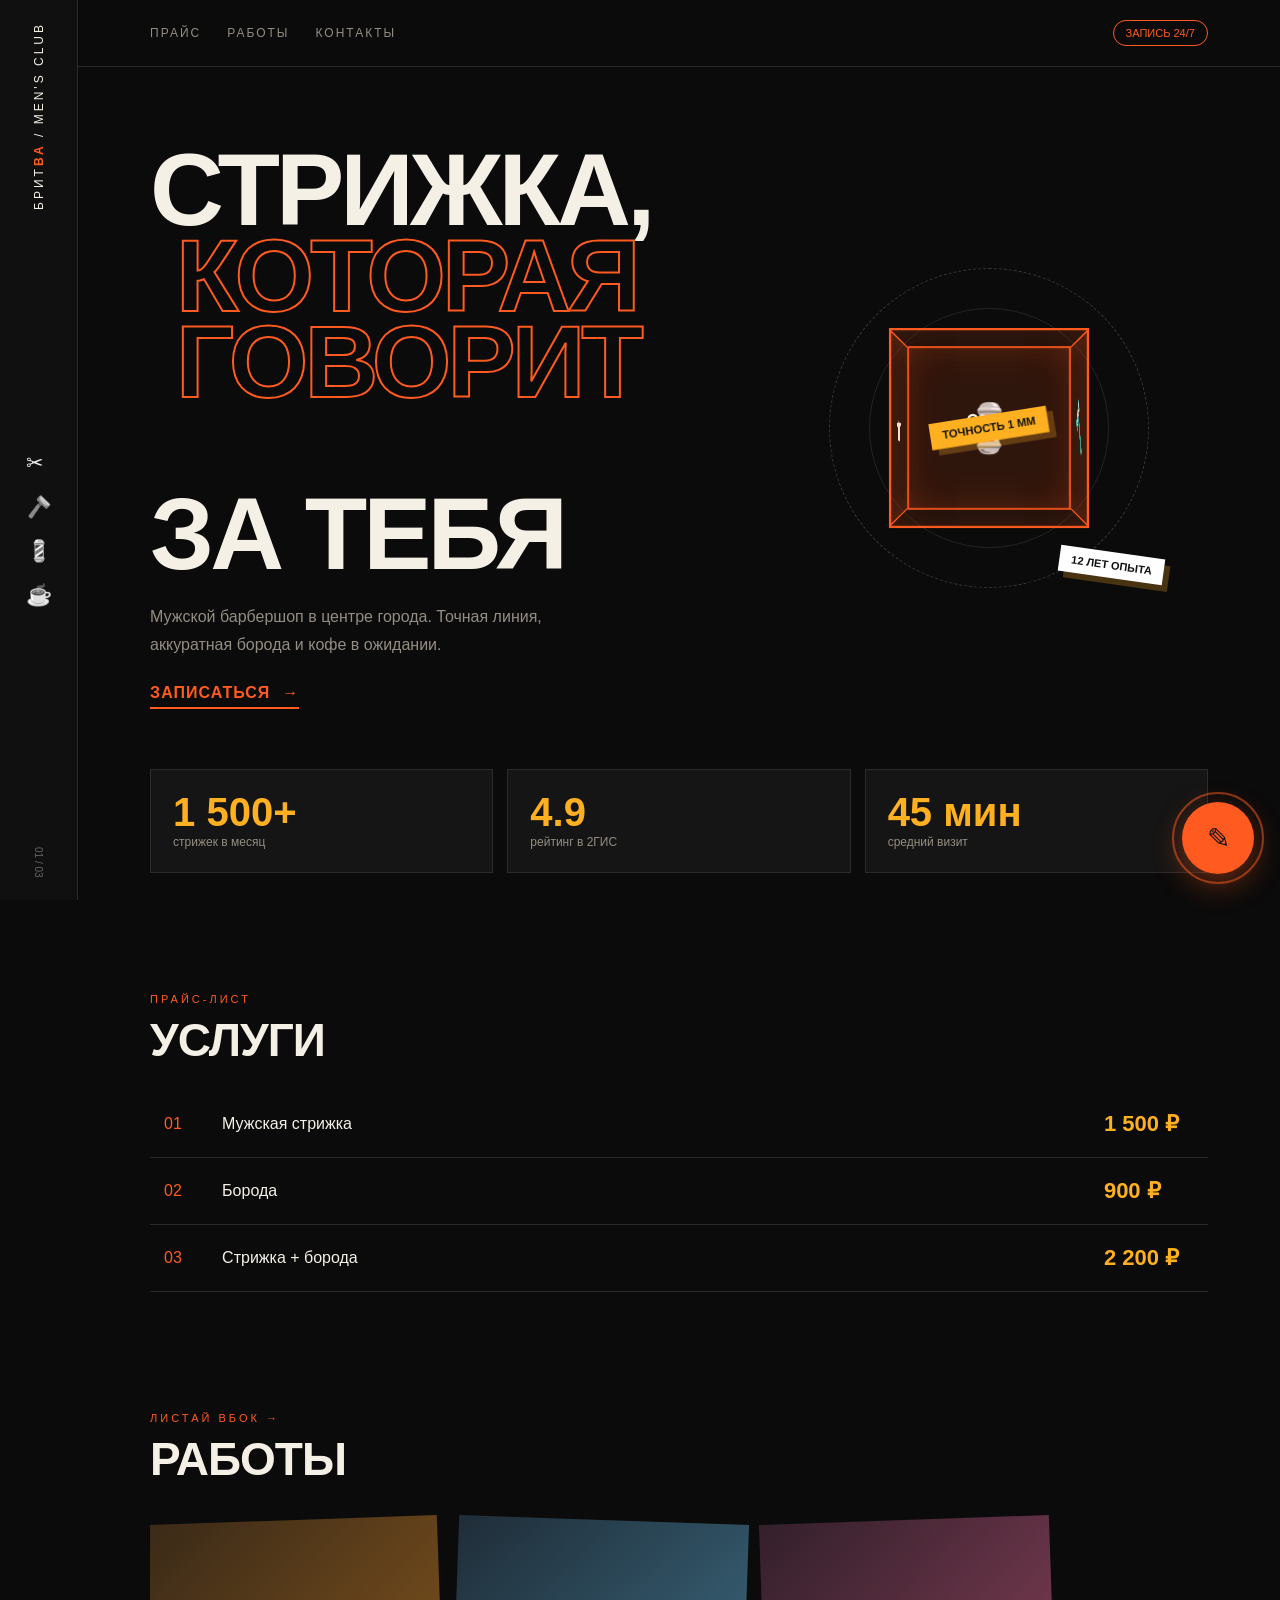
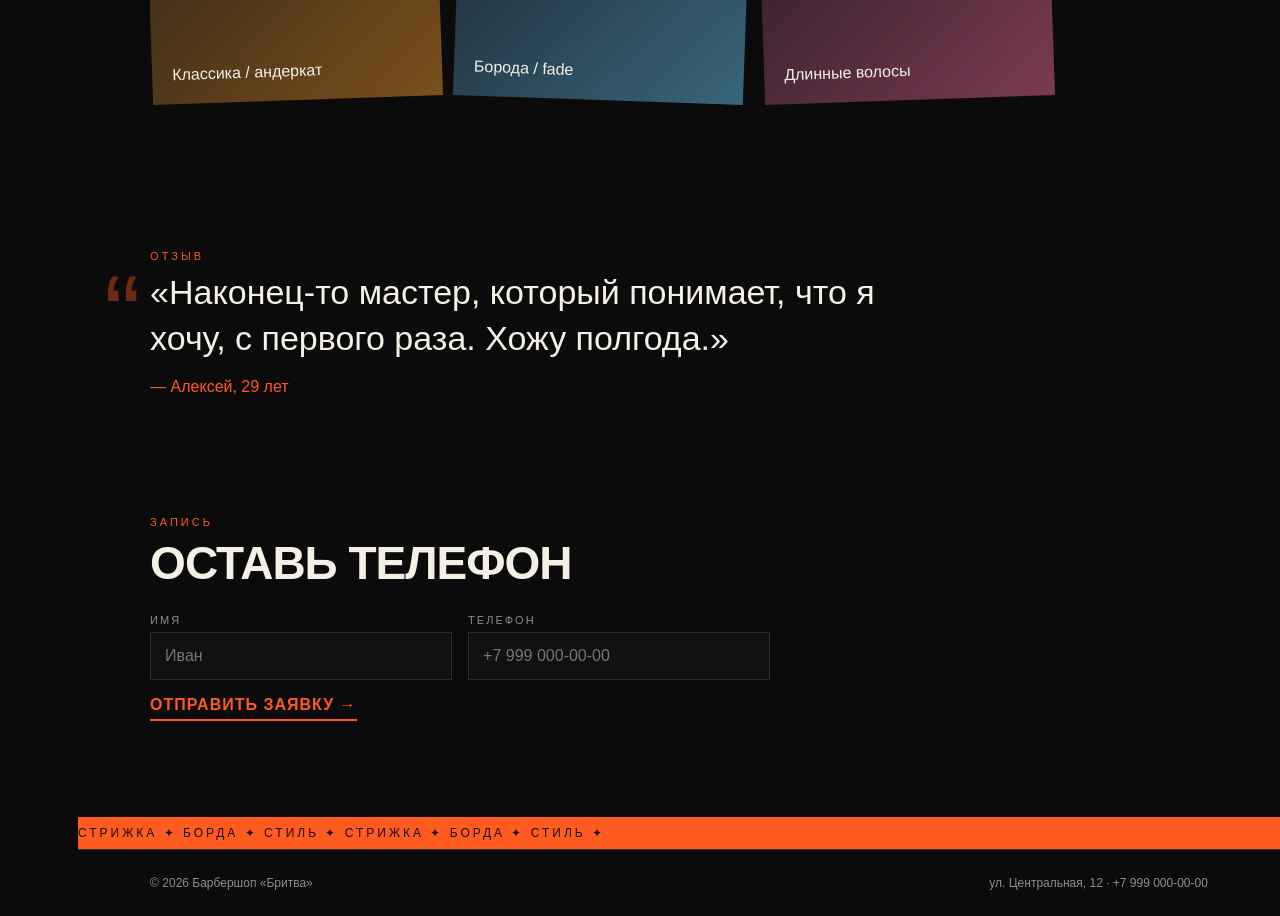
==== 01-барбершоп/index.html @ 543f5089 "Redesign: three distinct motion layouts with 3D infographics" ====
<!DOCTYPE html>
<html lang="ru">
<head>
  <meta charset="UTF-8" />
  <meta name="viewport" content="width=device-width, initial-scale=1.0" />
  <title>Барбершоп «Бритва» — мужские стрижки и борода</title>
  <style>
    /* БАРБЕРШОП: журнальная асимметрия, боковая рейка, 3D-куб, горизонтальная лента. */
    :root { --bg:#0b0b0b; --panel:#151515; --line:#2b2b2b; --text:#f5f0e6; --muted:#948d82; --hot:#ff5a1f; --gold:#ffb020; }
    * { margin:0; padding:0; box-sizing:border-box; }
    html { scroll-behavior:smooth; }
    body { font-family:'Arial Black',Arial,sans-serif; background:var(--bg); color:var(--text); overflow-x:hidden; }

    /* Вертикальная рейка слева — вместо обычного логотипа в шапке. */
    .rail { position:fixed; inset:0 auto 0 0; width:78px; background:#101010; border-right:1px solid var(--line); display:flex; flex-direction:column; align-items:center; justify-content:space-between; padding:22px 0; z-index:50; }
    .rail__brand { writing-mode:vertical-rl; transform:rotate(180deg); font-size:12px; letter-spacing:3px; }
    .rail__brand b { color:var(--hot); }
    .rail__icons { display:flex; flex-direction:column; gap:20px; font-size:21px; filter:grayscale(1); transition:.3s; }
    .rail__icons span { cursor:default; transition:.3s; }
    .rail__icons span:hover { filter:none; transform:scale(1.35) rotate(-8deg); }
    .rail__num { font-family:Arial,sans-serif; font-size:10px; color:#666; writing-mode:vertical-rl; }
    .wrap { margin-left:78px; }

    header { display:flex; justify-content:space-between; align-items:center; padding:20px 6%; border-bottom:1px solid var(--line); }
    header nav { display:flex; gap:26px; }
    header nav a { color:var(--muted); font-family:Arial,sans-serif; font-size:12px; letter-spacing:2px; text-transform:uppercase; text-decoration:none; }
    header nav a:hover { color:var(--hot); }
    header .stamp { font-family:Arial,sans-serif; font-size:11px; color:var(--hot); border:1px solid var(--hot); padding:6px 12px; border-radius:20px; }

    .hero { display:grid; grid-template-columns:1.15fr .85fr; gap:30px; align-items:center; padding:70px 6% 50px; min-height:78vh; }
    .hero h1 { font-size:clamp(46px,8vw,108px); line-height:.84; letter-spacing:-4px; text-transform:uppercase; }
    .hero h1 i { display:block; font-style:normal; color:transparent; -webkit-text-stroke:2px var(--hot); transform:translateX(26px); }
    .hero p { max-width:430px; margin:26px 0; color:var(--muted); font-family:Arial,sans-serif; font-size:16px; line-height:1.7; }
    /* Текстовая ссылка-CTA вместо привычной кнопки. */
    .link-cta { display:inline-flex; align-items:center; gap:12px; color:var(--hot); font-family:Arial,sans-serif; font-weight:800; text-transform:uppercase; letter-spacing:1px; text-decoration:none; border-bottom:2px solid var(--hot); padding-bottom:5px; transition:gap .3s; }
    .link-cta:hover { gap:24px; }

    /* 3D-инфографика: куб с четырьмя гранями. */
    .visual { position:relative; height:380px; display:grid; place-items:center; perspective:900px; }
    .orbit { position:absolute; width:320px; height:320px; border:1px dashed #3a3a3a; border-radius:50%; animation:spin 22s linear infinite; }
    .orbit--two { width:240px; height:240px; border-style:solid; border-color:#242424; animation-direction:reverse; }
    @keyframes spin { to { transform:rotate(360deg); } }
    .cube { position:relative; width:180px; height:180px; transform-style:preserve-3d; animation:spin3d 14s ease-in-out infinite; }
    .cube div { position:absolute; inset:0; display:grid; place-items:center; font-size:52px; border:2px solid var(--hot); background:rgba(255,90,31,.08); box-shadow:inset 0 0 40px rgba(255,90,31,.15); }
    .cube div:nth-child(1) { transform:translateZ(90px); }
    .cube div:nth-child(2) { transform:rotateY(90deg) translateZ(90px); }
    .cube div:nth-child(3) { transform:rotateY(180deg) translateZ(90px); }
    .cube div:nth-child(4) { transform:rotateY(-90deg) translateZ(90px); }
    @keyframes spin3d { 0%,100% { transform:rotateX(-18deg) rotateY(0); } 50% { transform:rotateX(-18deg) rotateY(180deg); } }
    .tag3d { position:absolute; background:var(--gold); color:#111; font-family:Arial,sans-serif; font-size:11px; font-weight:800; padding:7px 12px; transform:rotate(-9deg) translateZ(20px); box-shadow:6px 6px 0 rgba(255,176,32,.25); animation:float 4s ease-in-out infinite; }
    .tag3d--b { bottom:40px; right:10%; background:#fff; transform:rotate(8deg); animation-delay:-2s; }
    @keyframes float { 50% { transform:translateY(-14px) rotate(-6deg); } }

    /* Три наклонных 3D-плитки со статистикой. */
    .stats { display:grid; grid-template-columns:repeat(3,1fr); gap:14px; padding:0 6% 60px; }
    .stat { background:var(--panel); border:1px solid var(--line); padding:22px; transform:skewY(-2deg) rotate(-1deg); transition:transform .4s, border-color .4s; }
    .stat:nth-child(2) { transform:skewY(2deg) rotate(1deg); }
    .stat:hover { transform:none; border-color:var(--hot); }
    .stat b { display:block; font-size:40px; color:var(--gold); line-height:1; }
    .stat span { font-family:Arial,sans-serif; font-size:12px; color:var(--muted); }

    section { padding:60px 6%; }
    h2 { font-size:clamp(28px,4vw,46px); text-transform:uppercase; margin-bottom:24px; letter-spacing:-1px; }
    .kicker { font-family:Arial,sans-serif; font-size:11px; letter-spacing:3px; color:var(--hot); margin-bottom:8px; }

    /* Прайс — не карточки, а строки-таблицы с выездом при наведении. */
    .price-row { display:grid; grid-template-columns:44px 1fr auto 90px; gap:14px; align-items:center; padding:20px 14px; border-bottom:1px solid var(--line); transition:.35s; }
    .price-row:hover { transform:translateX(20px); background:var(--panel); }
    .price-row em { font-style:normal; color:var(--hot); font-family:Arial,sans-serif; }
    .price-row .line { height:1px; background:repeating-linear-gradient(90deg,#444 0 4px,transparent 4px 9px); }
    .price-row strong { font-size:22px; color:var(--gold); }

    /* Горизонтальная лента работ — листается вбок. */
    .strip { display:flex; gap:16px; overflow-x:auto; padding:10px 0 30px; scroll-snap-type:x mandatory; }
    .strip article { min-width:290px; height:180px; padding:20px; display:flex; align-items:flex-end; scroll-snap-align:start; background:linear-gradient(135deg,#3a2a18,#7a4f1c); transform:rotate(-2deg); transition:.4s; }
    .strip article:nth-child(2) { background:linear-gradient(135deg,#1f2d38,#39657a); transform:rotate(2deg); }
    .strip article:nth-child(3) { background:linear-gradient(135deg,#33202a,#7a3a52); }
    .strip article:hover { transform:rotate(0) scale(1.05); }

    .quote { max-width:760px; font-size:clamp(22px,3vw,34px); line-height:1.35; position:relative; }
    .quote::before { content:"“"; position:absolute; left:-46px; top:-30px; font-size:110px; color:var(--hot); opacity:.4; }

    .form-grid { display:grid; grid-template-columns:1fr 1fr; gap:16px; max-width:620px; }
    label { font-family:Arial,sans-serif; font-size:11px; letter-spacing:2px; color:var(--muted); display:block; margin-bottom:6px; }
    input { width:100%; padding:14px; background:#111; border:1px solid var(--line); color:var(--text); font-family:Arial,sans-serif; font-size:16px; }
    input:focus { outline:2px solid var(--hot); }
    .msg { color:var(--gold); font-family:Arial,sans-serif; font-weight:800; margin-top:14px; min-height:22px; }

    .marquee { overflow:hidden; white-space:nowrap; background:var(--hot); color:#111; padding:9px 0; font-size:12px; letter-spacing:3px; }
    .marquee div { display:inline-block; animation:slide 18s linear infinite; }
    @keyframes slide { to { transform:translateX(-50%); } }

    /* Круглая плавающая кнопка — главное взаимодействие только здесь. */
    .fab { position:fixed; right:26px; bottom:26px; width:72px; height:72px; border-radius:50%; background:var(--hot); color:#111; display:grid; place-items:center; font-size:28px; text-decoration:none; z-index:60; box-shadow:0 10px 30px rgba(255,90,31,.4); animation:pulse 2.5s infinite; }
    .fab::before { content:""; position:absolute; inset:-10px; border:2px solid var(--hot); border-radius:50%; opacity:.5; animation:ring 2.5s infinite; }
    @keyframes pulse { 50% { transform:scale(1.08); } }
    @keyframes ring { to { transform:scale(1.5); opacity:0; } }

    .reveal { opacity:0; transform:translateY(30px); transition:.7s; }
    .reveal.visible { opacity:1; transform:none; }
    footer { padding:26px 6%; border-top:1px solid var(--line); color:var(--muted); font-family:Arial,sans-serif; font-size:12px; display:flex; justify-content:space-between; flex-wrap:wrap; gap:10px; }
    @media (max-width:800px) { .rail { display:none; } .wrap { margin-left:0; } .hero { grid-template-columns:1fr; } .visual { height:300px; } .stats { grid-template-columns:1fr; } .form-grid { grid-template-columns:1fr; } header nav a { display:none; } }
    @media (prefers-reduced-motion:reduce) { *,*::before,*::after { animation:none!important; transition:none!important; } .reveal { opacity:1; transform:none; } }
  </style>
</head>
<body>
  <aside class="rail">
    <div class="rail__brand">БРИТ<b>ВА</b> / MEN'S CLUB</div>
    <div class="rail__icons"><span>✂</span><span>🪒</span><span>💈</span><span>☕</span></div>
    <div class="rail__num">01 / 03</div>
  </aside>

  <div class="wrap">
    <header>
      <nav><a href="#price">Прайс</a><a href="#work">Работы</a><a href="#contact">Контакты</a></nav>
      <div class="stamp">ЗАПИСЬ 24/7</div>
    </header>

    <section class="hero">
      <div>
        <h1>Стрижка,<br><i>которая говорит</i><br>за тебя</h1>
        <p>Мужской барбершоп в центре города. Точная линия, аккуратная борода и кофе в ожидании.</p>
        <a class="link-cta" href="#contact">Записаться <span>→</span></a>
      </div>
      <div class="visual">
        <div class="orbit"></div><div class="orbit orbit--two"></div>
        <div class="cube"><div>✂</div><div>🪒</div><div>💈</div><div>★</div></div>
        <div class="tag3d">ТОЧНОСТЬ 1 ММ</div>
        <div class="tag3d tag3d--b">12 ЛЕТ ОПЫТА</div>
      </div>
    </section>

    <div class="stats">
      <div class="stat reveal"><b>1 500+</b><span>стрижек в месяц</span></div>
      <div class="stat reveal"><b>4.9</b><span>рейтинг в 2ГИС</span></div>
      <div class="stat reveal"><b>45 мин</b><span>средний визит</span></div>
    </div>

    <section id="price">
      <div class="kicker">ПРАЙС-ЛИСТ</div>
      <h2 class="reveal">Услуги</h2>
      <div class="price-row reveal"><em>01</em><span>Мужская стрижка</span><div class="line"></div><strong>1 500 ₽</strong></div>
      <div class="price-row reveal"><em>02</em><span>Борода</span><div class="line"></div><strong>900 ₽</strong></div>
      <div class="price-row reveal"><em>03</em><span>Стрижка + борода</span><div class="line"></div><strong>2 200 ₽</strong></div>
    </section>

    <section id="work">
      <div class="kicker">ЛИСТАЙ ВБОК →</div>
      <h2 class="reveal">Работы</h2>
      <div class="strip">
        <article>Классика / андеркат</article><article>Борода / fade</article><article>Длинные волосы</article>
      </div>
    </section>

    <section>
      <div class="kicker">ОТЗЫВ</div>
      <div class="quote reveal">«Наконец-то мастер, который понимает, что я хочу, с первого раза. Хожу полгода.»</div>
      <p style="color:var(--hot);font-family:Arial;margin-top:16px">— Алексей, 29 лет</p>
    </section>

    <section id="contact">
      <div class="kicker">ЗАПИСЬ</div>
      <h2 class="reveal">Оставь телефон</h2>
      <form class="form-grid" id="booking-form">
        <div><label for="name">ИМЯ</label><input id="name" name="name" type="text" placeholder="Иван" required></div>
        <div><label for="phone">ТЕЛЕФОН</label><input id="phone" name="phone" type="tel" placeholder="+7 999 000-00-00" required></div>
        <div style="grid-column:1/-1"><a class="link-cta" href="#" onclick="document.querySelector('#booking-form').requestSubmit(); return false;">Отправить заявку →</a><div class="msg" id="form-message"></div></div>
      </form>
    </section>

    <div class="marquee"><div>СТРИЖКА ✦ БОРДА ✦ СТИЛЬ ✦ СТРИЖКА ✦ БОРДА ✦ СТИЛЬ ✦&nbsp;</div></div>
    <footer><div>© 2026 Барбершоп «Бритва»</div><div>ул. Центральная, 12 · +7 999 000-00-00</div></footer>
  </div>

  <a class="fab" href="#contact" aria-label="Записаться">✎</a>

  <script>
    const observer = new IntersectionObserver(es => es.forEach(e => { if (e.isIntersecting) e.target.classList.add('visible'); }), { threshold:.12 });
    document.querySelectorAll('.reveal').forEach(el => observer.observe(el));
    const form = document.querySelector('#booking-form');
    form.addEventListener('submit', e => { e.preventDefault(); document.querySelector('#form-message').textContent = 'Готово! Мы свяжемся с вами.'; form.reset(); });
  </script>
</body>
</html>
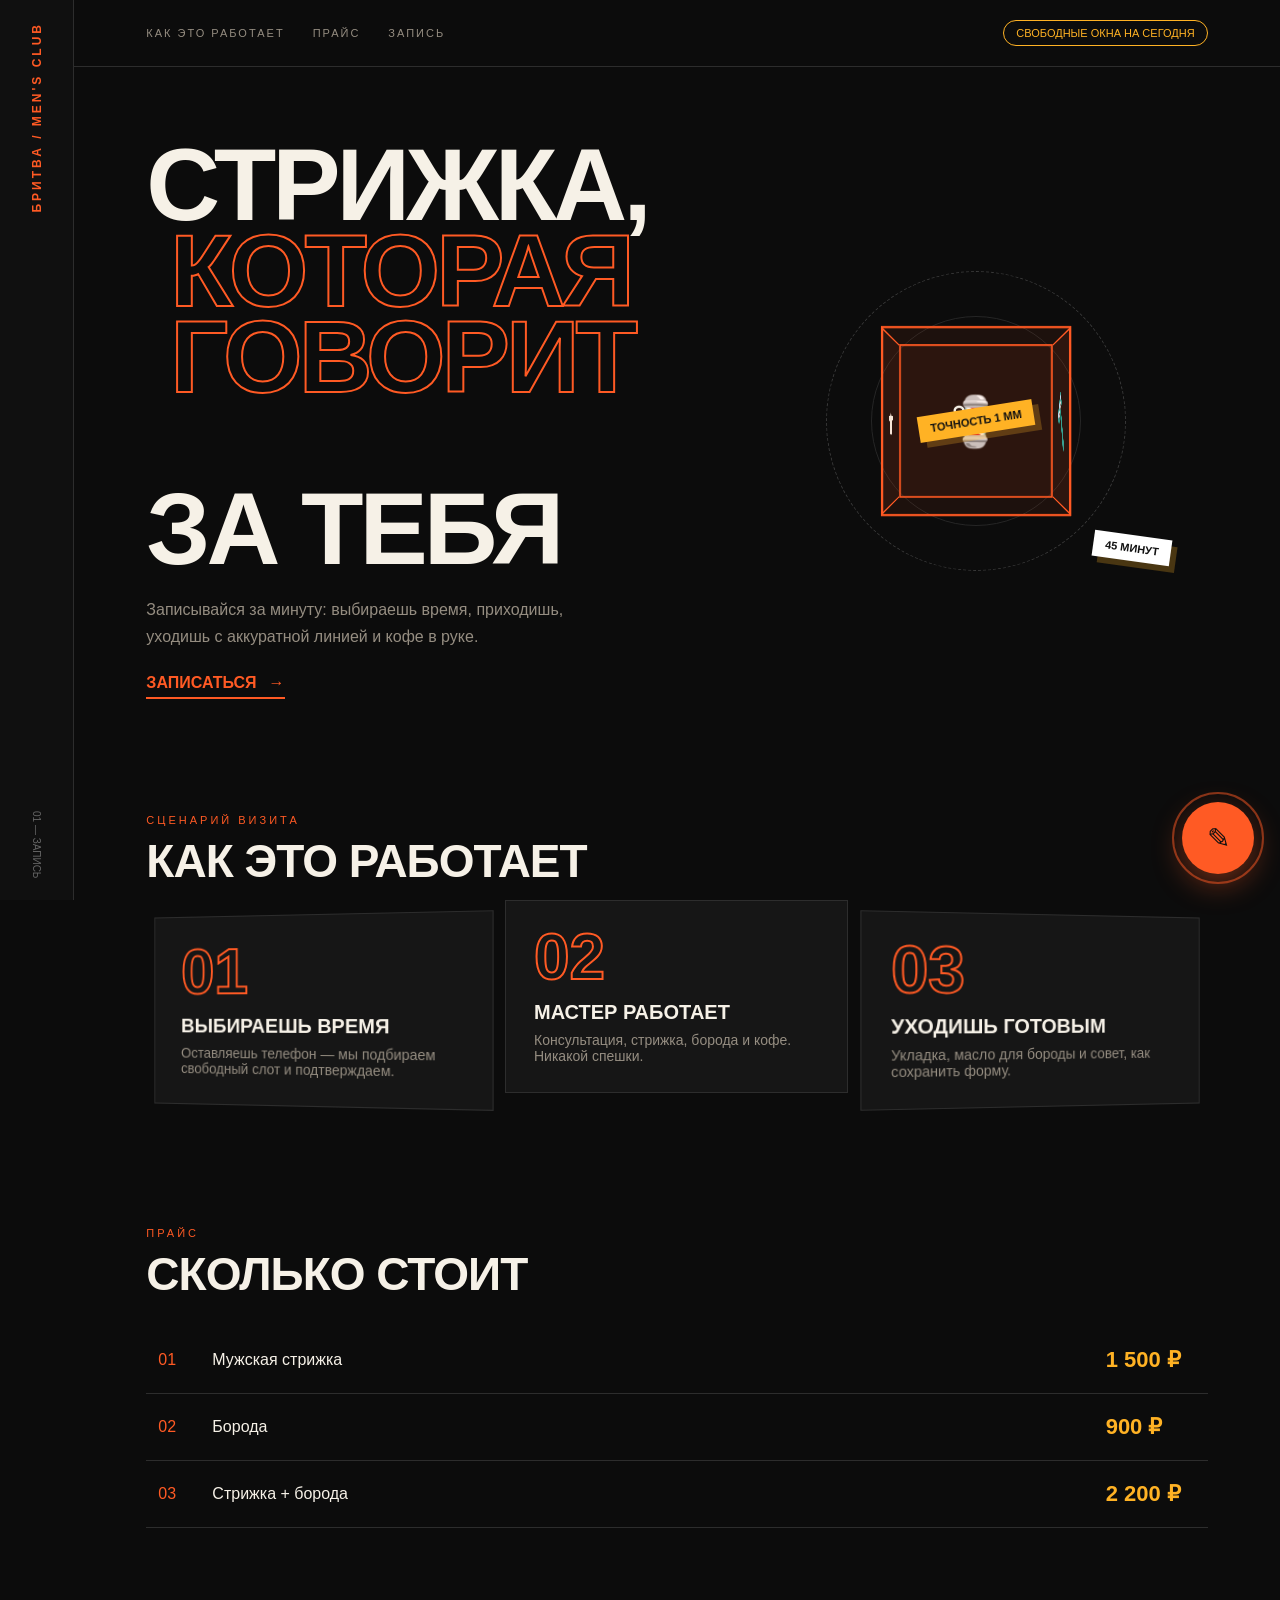
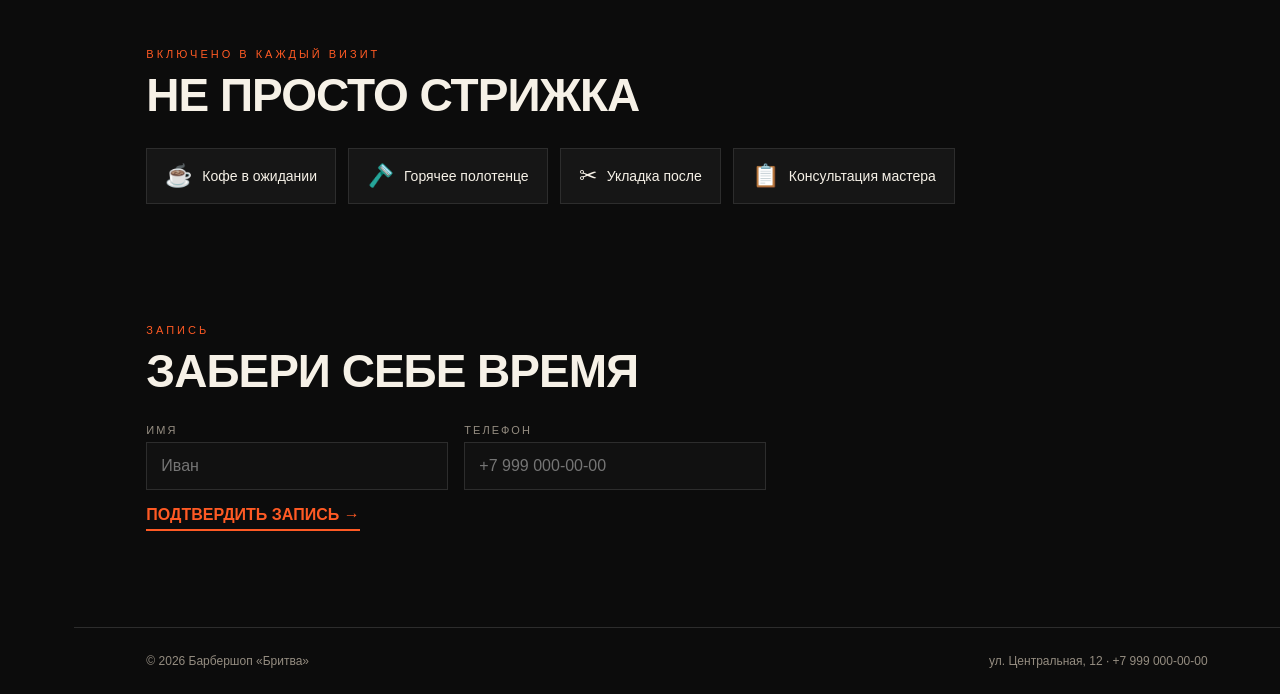
==== commit 0c157a61: "Unique content scenarios per site: remove repeated reviews/masters/contacts" ====
--- a/01-барбершоп/index.html
+++ b/01-барбершоп/index.html
@@ -3,82 +3,68 @@
 <head>
   <meta charset="UTF-8" />
   <meta name="viewport" content="width=device-width, initial-scale=1.0" />
-  <title>Барбершоп «Бритва» — мужские стрижки и борода</title>
+  <title>Барбершоп «Бритва» — запись на стрижку</title>
   <style>
-    /* БАРБЕРШОП: журнальная асимметрия, боковая рейка, 3D-куб, горизонтальная лента. */
-    :root { --bg:#0b0b0b; --panel:#151515; --line:#2b2b2b; --text:#f5f0e6; --muted:#948d82; --hot:#ff5a1f; --gold:#ffb020; }
+    /* СЦЕНАРИЙ: шаги визита → прайс → что входит → запись. Никаких отзывов и мастеров. */
+    :root { --bg:#0c0c0c; --panel:#161616; --line:#2d2d2d; --text:#f6f1e7; --muted:#958d81; --hot:#ff5a24; --gold:#ffb224; }
     * { margin:0; padding:0; box-sizing:border-box; }
     html { scroll-behavior:smooth; }
     body { font-family:'Arial Black',Arial,sans-serif; background:var(--bg); color:var(--text); overflow-x:hidden; }
 
-    /* Вертикальная рейка слева — вместо обычного логотипа в шапке. */
-    .rail { position:fixed; inset:0 auto 0 0; width:78px; background:#101010; border-right:1px solid var(--line); display:flex; flex-direction:column; align-items:center; justify-content:space-between; padding:22px 0; z-index:50; }
-    .rail__brand { writing-mode:vertical-rl; transform:rotate(180deg); font-size:12px; letter-spacing:3px; }
-    .rail__brand b { color:var(--hot); }
-    .rail__icons { display:flex; flex-direction:column; gap:20px; font-size:21px; filter:grayscale(1); transition:.3s; }
-    .rail__icons span { cursor:default; transition:.3s; }
-    .rail__icons span:hover { filter:none; transform:scale(1.35) rotate(-8deg); }
-    .rail__num { font-family:Arial,sans-serif; font-size:10px; color:#666; writing-mode:vertical-rl; }
-    .wrap { margin-left:78px; }
+    .rail { position:fixed; inset:0 auto 0 0; width:74px; background:#101010; border-right:1px solid var(--line); display:flex; flex-direction:column; align-items:center; justify-content:space-between; padding:22px 0; z-index:50; }
+    .rail b { writing-mode:vertical-rl; transform:rotate(180deg); font-size:12px; letter-spacing:3px; color:var(--hot); }
+    .rail span { font-family:Arial,sans-serif; font-size:10px; color:#666; writing-mode:vertical-rl; }
+    .wrap { margin-left:74px; }
 
     header { display:flex; justify-content:space-between; align-items:center; padding:20px 6%; border-bottom:1px solid var(--line); }
-    header nav { display:flex; gap:26px; }
-    header nav a { color:var(--muted); font-family:Arial,sans-serif; font-size:12px; letter-spacing:2px; text-transform:uppercase; text-decoration:none; }
+    header nav { display:flex; gap:28px; }
+    header nav a { color:var(--muted); font-family:Arial,sans-serif; font-size:11px; letter-spacing:2px; text-transform:uppercase; text-decoration:none; }
     header nav a:hover { color:var(--hot); }
-    header .stamp { font-family:Arial,sans-serif; font-size:11px; color:var(--hot); border:1px solid var(--hot); padding:6px 12px; border-radius:20px; }
+    .slot { font-family:Arial,sans-serif; font-size:11px; color:var(--gold); border:1px solid var(--gold); padding:6px 12px; border-radius:20px; }
 
-    .hero { display:grid; grid-template-columns:1.15fr .85fr; gap:30px; align-items:center; padding:70px 6% 50px; min-height:78vh; }
-    .hero h1 { font-size:clamp(46px,8vw,108px); line-height:.84; letter-spacing:-4px; text-transform:uppercase; }
-    .hero h1 i { display:block; font-style:normal; color:transparent; -webkit-text-stroke:2px var(--hot); transform:translateX(26px); }
-    .hero p { max-width:430px; margin:26px 0; color:var(--muted); font-family:Arial,sans-serif; font-size:16px; line-height:1.7; }
-    /* Текстовая ссылка-CTA вместо привычной кнопки. */
-    .link-cta { display:inline-flex; align-items:center; gap:12px; color:var(--hot); font-family:Arial,sans-serif; font-weight:800; text-transform:uppercase; letter-spacing:1px; text-decoration:none; border-bottom:2px solid var(--hot); padding-bottom:5px; transition:gap .3s; }
-    .link-cta:hover { gap:24px; }
-
-    /* 3D-инфографика: куб с четырьмя гранями. */
-    .visual { position:relative; height:380px; display:grid; place-items:center; perspective:900px; }
-    .orbit { position:absolute; width:320px; height:320px; border:1px dashed #3a3a3a; border-radius:50%; animation:spin 22s linear infinite; }
-    .orbit--two { width:240px; height:240px; border-style:solid; border-color:#242424; animation-direction:reverse; }
+    .hero { display:grid; grid-template-columns:1.1fr .9fr; gap:30px; align-items:center; padding:75px 6% 55px; min-height:76vh; }
+    .hero h1 { font-size:clamp(48px,8vw,106px); line-height:.84; letter-spacing:-4px; text-transform:uppercase; }
+    .hero h1 i { display:block; font-style:normal; color:transparent; -webkit-text-stroke:2px var(--hot); transform:translateX(24px); }
+    .hero p { max-width:420px; margin:24px 0; color:var(--muted); font-family:Arial,sans-serif; font-size:16px; line-height:1.7; }
+    .textlink { display:inline-flex; gap:12px; align-items:center; color:var(--hot); font-family:Arial,sans-serif; font-weight:800; text-transform:uppercase; text-decoration:none; border-bottom:2px solid var(--hot); padding-bottom:5px; transition:gap .3s; }
+    .textlink:hover { gap:26px; }
+    .visual { position:relative; height:350px; display:grid; place-items:center; perspective:800px; }
+    .ring { position:absolute; width:300px; height:300px; border:1px dashed #3a3a3a; border-radius:50%; animation:spin 20s linear infinite; }
+    .ring--in { width:210px; height:210px; border-style:solid; border-color:#262626; animation-direction:reverse; }
     @keyframes spin { to { transform:rotate(360deg); } }
-    .cube { position:relative; width:180px; height:180px; transform-style:preserve-3d; animation:spin3d 14s ease-in-out infinite; }
-    .cube div { position:absolute; inset:0; display:grid; place-items:center; font-size:52px; border:2px solid var(--hot); background:rgba(255,90,31,.08); box-shadow:inset 0 0 40px rgba(255,90,31,.15); }
-    .cube div:nth-child(1) { transform:translateZ(90px); }
-    .cube div:nth-child(2) { transform:rotateY(90deg) translateZ(90px); }
-    .cube div:nth-child(3) { transform:rotateY(180deg) translateZ(90px); }
-    .cube div:nth-child(4) { transform:rotateY(-90deg) translateZ(90px); }
-    @keyframes spin3d { 0%,100% { transform:rotateX(-18deg) rotateY(0); } 50% { transform:rotateX(-18deg) rotateY(180deg); } }
-    .tag3d { position:absolute; background:var(--gold); color:#111; font-family:Arial,sans-serif; font-size:11px; font-weight:800; padding:7px 12px; transform:rotate(-9deg) translateZ(20px); box-shadow:6px 6px 0 rgba(255,176,32,.25); animation:float 4s ease-in-out infinite; }
-    .tag3d--b { bottom:40px; right:10%; background:#fff; transform:rotate(8deg); animation-delay:-2s; }
-    @keyframes float { 50% { transform:translateY(-14px) rotate(-6deg); } }
-
-    /* Три наклонных 3D-плитки со статистикой. */
-    .stats { display:grid; grid-template-columns:repeat(3,1fr); gap:14px; padding:0 6% 60px; }
-    .stat { background:var(--panel); border:1px solid var(--line); padding:22px; transform:skewY(-2deg) rotate(-1deg); transition:transform .4s, border-color .4s; }
-    .stat:nth-child(2) { transform:skewY(2deg) rotate(1deg); }
-    .stat:hover { transform:none; border-color:var(--hot); }
-    .stat b { display:block; font-size:40px; color:var(--gold); line-height:1; }
-    .stat span { font-family:Arial,sans-serif; font-size:12px; color:var(--muted); }
+    .blade { position:relative; width:170px; height:170px; transform-style:preserve-3d; animation:bladeSpin 12s ease-in-out infinite; }
+    .blade div { position:absolute; inset:0; display:grid; place-items:center; font-size:54px; border:2px solid var(--hot); background:rgba(255,90,36,.07); }
+    .blade div:nth-child(1){transform:translateZ(85px)} .blade div:nth-child(2){transform:rotateY(90deg) translateZ(85px)} .blade div:nth-child(3){transform:rotateY(180deg) translateZ(85px)} .blade div:nth-child(4){transform:rotateY(-90deg) translateZ(85px)}
+    @keyframes bladeSpin { 50% { transform:rotateX(-16deg) rotateY(180deg); } }
+    .sticker { position:absolute; background:var(--gold); color:#111; font-family:Arial,sans-serif; font-size:11px; font-weight:800; padding:7px 12px; transform:rotate(-9deg); box-shadow:6px 6px 0 rgba(255,178,36,.25); animation:float 4s ease-in-out infinite; }
+    .sticker--2 { bottom:35px; right:8%; background:#fff; transform:rotate(8deg); animation-delay:-2s; }
+    @keyframes float { 50% { transform:translateY(-14px) rotate(-5deg); } }
 
     section { padding:60px 6%; }
-    h2 { font-size:clamp(28px,4vw,46px); text-transform:uppercase; margin-bottom:24px; letter-spacing:-1px; }
     .kicker { font-family:Arial,sans-serif; font-size:11px; letter-spacing:3px; color:var(--hot); margin-bottom:8px; }
+    h2 { font-size:clamp(28px,4vw,46px); text-transform:uppercase; margin-bottom:26px; letter-spacing:-1px; }
 
-    /* Прайс — не карточки, а строки-таблицы с выездом при наведении. */
-    .price-row { display:grid; grid-template-columns:44px 1fr auto 90px; gap:14px; align-items:center; padding:20px 14px; border-bottom:1px solid var(--line); transition:.35s; }
-    .price-row:hover { transform:translateX(20px); background:var(--panel); }
+    /* 3 шага — наклонные 3D-плитки с огромными номерами. */
+    .steps { display:grid; grid-template-columns:repeat(3,1fr); gap:16px; }
+    .step { position:relative; background:var(--panel); border:1px solid var(--line); padding:28px; transform:perspective(700px) rotateY(-9deg); transition:transform .45s, border-color .45s; }
+    .step:nth-child(2) { transform:perspective(700px) rotateY(0) translateY(-14px); }
+    .step:nth-child(3) { transform:perspective(700px) rotateY(9deg); }
+    .step:hover { transform:perspective(700px) rotateY(0) translateY(-8px); border-color:var(--hot); }
+    .step b { display:block; font-size:64px; line-height:.9; color:transparent; -webkit-text-stroke:2px var(--hot); margin-bottom:14px; }
+    .step h3 { font-size:20px; text-transform:uppercase; }
+    .step p { color:var(--muted); font-family:Arial,sans-serif; font-size:14px; margin-top:8px; }
+
+    .price-row { display:grid; grid-template-columns:40px 1fr auto 90px; gap:14px; align-items:center; padding:20px 12px; border-bottom:1px solid var(--line); transition:.35s; }
+    .price-row:hover { transform:translateX(18px); background:var(--panel); }
     .price-row em { font-style:normal; color:var(--hot); font-family:Arial,sans-serif; }
-    .price-row .line { height:1px; background:repeating-linear-gradient(90deg,#444 0 4px,transparent 4px 9px); }
-    .price-row strong { font-size:22px; color:var(--gold); }
+    .price-row .dash { height:1px; background:repeating-linear-gradient(90deg,#444 0 4px,transparent 4px 9px); }
+    .price-row strong { color:var(--gold); font-size:22px; }
 
-    /* Горизонтальная лента работ — листается вбок. */
-    .strip { display:flex; gap:16px; overflow-x:auto; padding:10px 0 30px; scroll-snap-type:x mandatory; }
-    .strip article { min-width:290px; height:180px; padding:20px; display:flex; align-items:flex-end; scroll-snap-align:start; background:linear-gradient(135deg,#3a2a18,#7a4f1c); transform:rotate(-2deg); transition:.4s; }
-    .strip article:nth-child(2) { background:linear-gradient(135deg,#1f2d38,#39657a); transform:rotate(2deg); }
-    .strip article:nth-child(3) { background:linear-gradient(135deg,#33202a,#7a3a52); }
-    .strip article:hover { transform:rotate(0) scale(1.05); }
-
-    .quote { max-width:760px; font-size:clamp(22px,3vw,34px); line-height:1.35; position:relative; }
-    .quote::before { content:"“"; position:absolute; left:-46px; top:-30px; font-size:110px; color:var(--hot); opacity:.4; }
+    .chips { display:flex; gap:12px; flex-wrap:wrap; }
+    .chip { display:flex; align-items:center; gap:10px; background:var(--panel); border:1px solid var(--line); padding:14px 18px; font-family:Arial,sans-serif; font-size:14px; transition:.35s; }
+    .chip i { font-style:normal; font-size:22px; animation:wobble 3s infinite; }
+    .chip:hover { border-color:var(--gold); transform:translateY(-6px) rotate(-2deg); }
+    @keyframes wobble { 50% { transform:rotate(20deg); } }
 
     .form-grid { display:grid; grid-template-columns:1fr 1fr; gap:16px; max-width:620px; }
     label { font-family:Arial,sans-serif; font-size:11px; letter-spacing:2px; color:var(--muted); display:block; margin-bottom:6px; }
@@ -86,97 +72,73 @@
     input:focus { outline:2px solid var(--hot); }
     .msg { color:var(--gold); font-family:Arial,sans-serif; font-weight:800; margin-top:14px; min-height:22px; }
 
-    .marquee { overflow:hidden; white-space:nowrap; background:var(--hot); color:#111; padding:9px 0; font-size:12px; letter-spacing:3px; }
-    .marquee div { display:inline-block; animation:slide 18s linear infinite; }
-    @keyframes slide { to { transform:translateX(-50%); } }
-
-    /* Круглая плавающая кнопка — главное взаимодействие только здесь. */
-    .fab { position:fixed; right:26px; bottom:26px; width:72px; height:72px; border-radius:50%; background:var(--hot); color:#111; display:grid; place-items:center; font-size:28px; text-decoration:none; z-index:60; box-shadow:0 10px 30px rgba(255,90,31,.4); animation:pulse 2.5s infinite; }
+    .fab { position:fixed; right:26px; bottom:26px; width:72px; height:72px; border-radius:50%; background:var(--hot); color:#111; display:grid; place-items:center; font-size:28px; text-decoration:none; z-index:60; box-shadow:0 10px 30px rgba(255,90,36,.4); animation:pulse 2.5s infinite; }
     .fab::before { content:""; position:absolute; inset:-10px; border:2px solid var(--hot); border-radius:50%; opacity:.5; animation:ring 2.5s infinite; }
-    @keyframes pulse { 50% { transform:scale(1.08); } }
-    @keyframes ring { to { transform:scale(1.5); opacity:0; } }
-
-    .reveal { opacity:0; transform:translateY(30px); transition:.7s; }
-    .reveal.visible { opacity:1; transform:none; }
+    @keyframes pulse { 50% { transform:scale(1.08); } } @keyframes ring { to { transform:scale(1.5); opacity:0; } }
     footer { padding:26px 6%; border-top:1px solid var(--line); color:var(--muted); font-family:Arial,sans-serif; font-size:12px; display:flex; justify-content:space-between; flex-wrap:wrap; gap:10px; }
-    @media (max-width:800px) { .rail { display:none; } .wrap { margin-left:0; } .hero { grid-template-columns:1fr; } .visual { height:300px; } .stats { grid-template-columns:1fr; } .form-grid { grid-template-columns:1fr; } header nav a { display:none; } }
-    @media (prefers-reduced-motion:reduce) { *,*::before,*::after { animation:none!important; transition:none!important; } .reveal { opacity:1; transform:none; } }
+    @media (max-width:800px) { .rail{display:none} .wrap{margin-left:0} .hero{grid-template-columns:1fr} .visual{height:300px} .steps,.form-grid{grid-template-columns:1fr} header nav a{display:none} }
+    @media (prefers-reduced-motion:reduce){*,*::before,*::after{animation:none!important;transition:none!important}}
   </style>
 </head>
 <body>
-  <aside class="rail">
-    <div class="rail__brand">БРИТ<b>ВА</b> / MEN'S CLUB</div>
-    <div class="rail__icons"><span>✂</span><span>🪒</span><span>💈</span><span>☕</span></div>
-    <div class="rail__num">01 / 03</div>
-  </aside>
-
+  <aside class="rail"><b>БРИТВА / MEN'S CLUB</b><span>01 — ЗАПИСЬ</span></aside>
   <div class="wrap">
     <header>
-      <nav><a href="#price">Прайс</a><a href="#work">Работы</a><a href="#contact">Контакты</a></nav>
-      <div class="stamp">ЗАПИСЬ 24/7</div>
+      <nav><a href="#steps">Как это работает</a><a href="#price">Прайс</a><a href="#book">Запись</a></nav>
+      <div class="slot">СВОБОДНЫЕ ОКНА НА СЕГОДНЯ</div>
     </header>
 
     <section class="hero">
       <div>
         <h1>Стрижка,<br><i>которая говорит</i><br>за тебя</h1>
-        <p>Мужской барбершоп в центре города. Точная линия, аккуратная борода и кофе в ожидании.</p>
-        <a class="link-cta" href="#contact">Записаться <span>→</span></a>
+        <p>Записывайся за минуту: выбираешь время, приходишь, уходишь с аккуратной линией и кофе в руке.</p>
+        <a class="textlink" href="#book">Записаться <span>→</span></a>
       </div>
-      <div class="visual">
-        <div class="orbit"></div><div class="orbit orbit--two"></div>
-        <div class="cube"><div>✂</div><div>🪒</div><div>💈</div><div>★</div></div>
-        <div class="tag3d">ТОЧНОСТЬ 1 ММ</div>
-        <div class="tag3d tag3d--b">12 ЛЕТ ОПЫТА</div>
+      <div class="visual"><div class="ring"></div><div class="ring ring--in"></div><div class="blade"><div>✂</div><div>🪒</div><div>💈</div><div>★</div></div><div class="sticker">ТОЧНОСТЬ 1 ММ</div><div class="sticker sticker--2">45 МИНУТ</div></div>
+    </section>
+
+    <section id="steps">
+      <div class="kicker">СЦЕНАРИЙ ВИЗИТА</div>
+      <h2>Как это работает</h2>
+      <div class="steps">
+        <div class="step"><b>01</b><h3>Выбираешь время</h3><p>Оставляешь телефон — мы подбираем свободный слот и подтверждаем.</p></div>
+        <div class="step"><b>02</b><h3>Мастер работает</h3><p>Консультация, стрижка, борода и кофе. Никакой спешки.</p></div>
+        <div class="step"><b>03</b><h3>Уходишь готовым</h3><p>Укладка, масло для бороды и совет, как сохранить форму.</p></div>
       </div>
     </section>
 
-    <div class="stats">
-      <div class="stat reveal"><b>1 500+</b><span>стрижек в месяц</span></div>
-      <div class="stat reveal"><b>4.9</b><span>рейтинг в 2ГИС</span></div>
-      <div class="stat reveal"><b>45 мин</b><span>средний визит</span></div>
-    </div>
-
     <section id="price">
-      <div class="kicker">ПРАЙС-ЛИСТ</div>
-      <h2 class="reveal">Услуги</h2>
-      <div class="price-row reveal"><em>01</em><span>Мужская стрижка</span><div class="line"></div><strong>1 500 ₽</strong></div>
-      <div class="price-row reveal"><em>02</em><span>Борода</span><div class="line"></div><strong>900 ₽</strong></div>
-      <div class="price-row reveal"><em>03</em><span>Стрижка + борода</span><div class="line"></div><strong>2 200 ₽</strong></div>
+      <div class="kicker">ПРАЙС</div>
+      <h2>Сколько стоит</h2>
+      <div class="price-row"><em>01</em><span>Мужская стрижка</span><div class="dash"></div><strong>1 500 ₽</strong></div>
+      <div class="price-row"><em>02</em><span>Борода</span><div class="dash"></div><strong>900 ₽</strong></div>
+      <div class="price-row"><em>03</em><span>Стрижка + борода</span><div class="dash"></div><strong>2 200 ₽</strong></div>
     </section>
 
-    <section id="work">
-      <div class="kicker">ЛИСТАЙ ВБОК →</div>
-      <h2 class="reveal">Работы</h2>
-      <div class="strip">
-        <article>Классика / андеркат</article><article>Борода / fade</article><article>Длинные волосы</article>
+    <section>
+      <div class="kicker">ВКЛЮЧЕНО В КАЖДЫЙ ВИЗИТ</div>
+      <h2>Не просто стрижка</h2>
+      <div class="chips">
+        <div class="chip"><i>☕</i> Кофе в ожидании</div>
+        <div class="chip"><i>🪒</i> Горячее полотенце</div>
+        <div class="chip"><i>✂</i> Укладка после</div>
+        <div class="chip"><i>📋</i> Консультация мастера</div>
       </div>
     </section>
 
-    <section>
-      <div class="kicker">ОТЗЫВ</div>
-      <div class="quote reveal">«Наконец-то мастер, который понимает, что я хочу, с первого раза. Хожу полгода.»</div>
-      <p style="color:var(--hot);font-family:Arial;margin-top:16px">— Алексей, 29 лет</p>
-    </section>
-
-    <section id="contact">
+    <section id="book">
       <div class="kicker">ЗАПИСЬ</div>
-      <h2 class="reveal">Оставь телефон</h2>
+      <h2>Забери себе время</h2>
       <form class="form-grid" id="booking-form">
         <div><label for="name">ИМЯ</label><input id="name" name="name" type="text" placeholder="Иван" required></div>
         <div><label for="phone">ТЕЛЕФОН</label><input id="phone" name="phone" type="tel" placeholder="+7 999 000-00-00" required></div>
-        <div style="grid-column:1/-1"><a class="link-cta" href="#" onclick="document.querySelector('#booking-form').requestSubmit(); return false;">Отправить заявку →</a><div class="msg" id="form-message"></div></div>
+        <div style="grid-column:1/-1"><a class="textlink" href="#" onclick="document.querySelector('#booking-form').requestSubmit(); return false;">Подтвердить запись →</a><div class="msg" id="form-message"></div></div>
       </form>
     </section>
-
-    <div class="marquee"><div>СТРИЖКА ✦ БОРДА ✦ СТИЛЬ ✦ СТРИЖКА ✦ БОРДА ✦ СТИЛЬ ✦&nbsp;</div></div>
     <footer><div>© 2026 Барбершоп «Бритва»</div><div>ул. Центральная, 12 · +7 999 000-00-00</div></footer>
   </div>
-
-  <a class="fab" href="#contact" aria-label="Записаться">✎</a>
-
+  <a class="fab" href="#book" aria-label="Записаться">✎</a>
   <script>
-    const observer = new IntersectionObserver(es => es.forEach(e => { if (e.isIntersecting) e.target.classList.add('visible'); }), { threshold:.12 });
-    document.querySelectorAll('.reveal').forEach(el => observer.observe(el));
     const form = document.querySelector('#booking-form');
     form.addEventListener('submit', e => { e.preventDefault(); document.querySelector('#form-message').textContent = 'Готово! Мы свяжемся с вами.'; form.reset(); });
   </script>
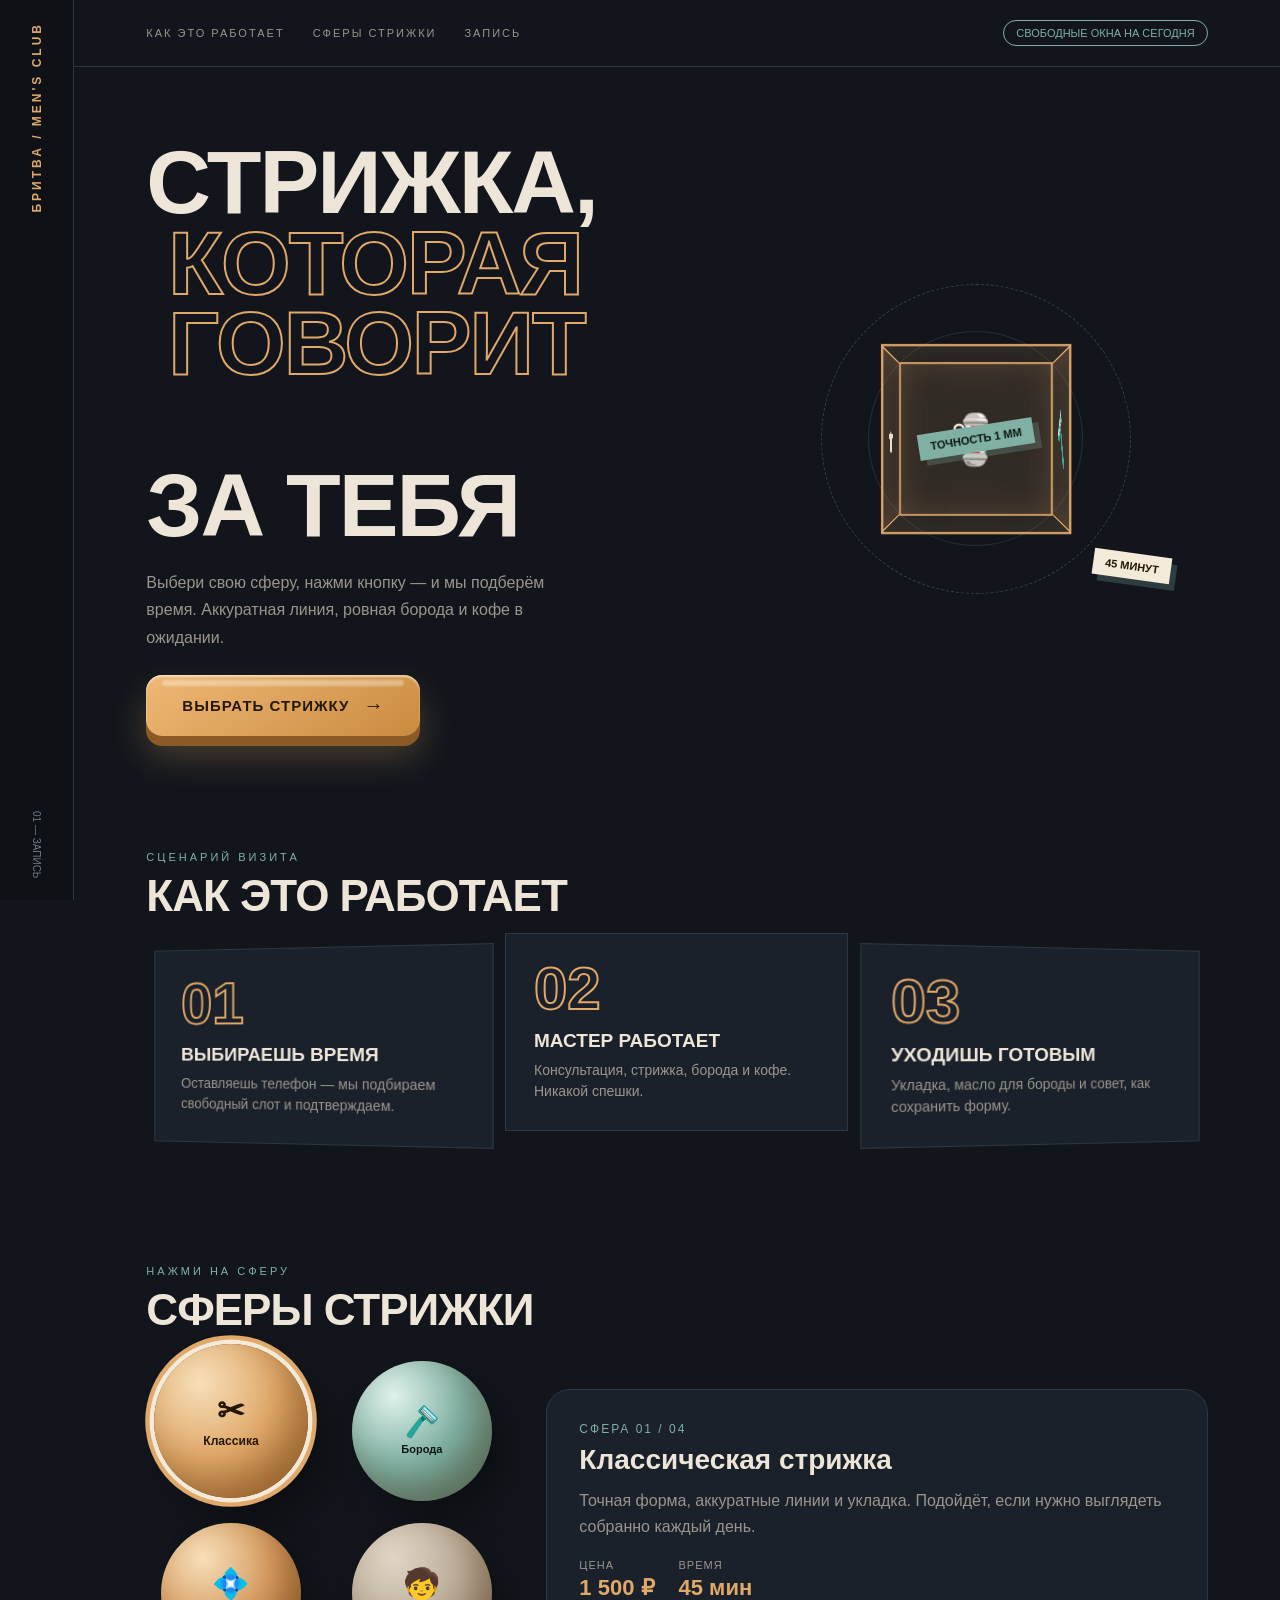
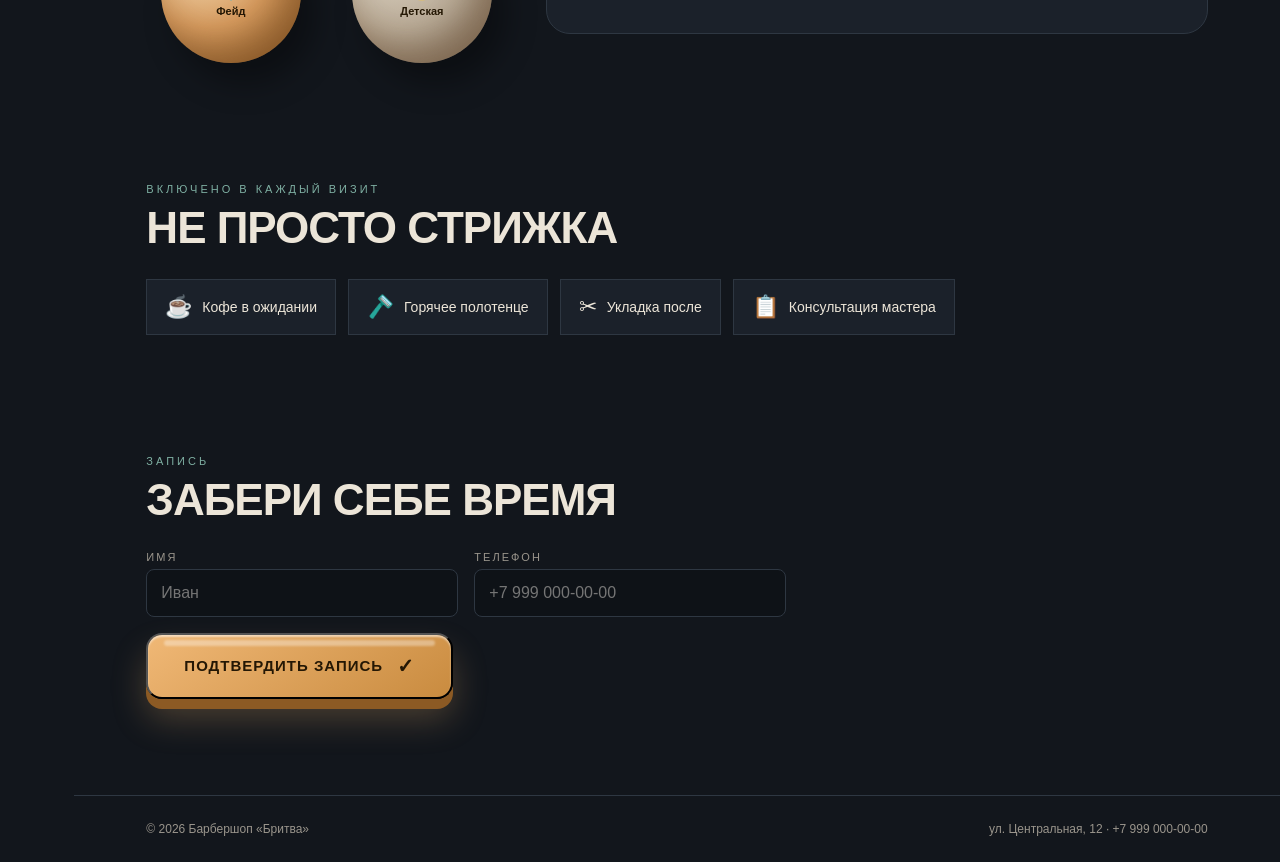
==== commit 2e424b47: "Apply requested edits: soft barber palette with 3D CTA and service spheres, salon real photos/review" ====
--- a/01-барбершоп/index.html
+++ b/01-барбершоп/index.html
@@ -5,78 +5,114 @@
   <meta name="viewport" content="width=device-width, initial-scale=1.0" />
   <title>Барбершоп «Бритва» — запись на стрижку</title>
   <style>
-    /* СЦЕНАРИЙ: шаги визита → прайс → что входит → запись. Никаких отзывов и мастеров. */
-    :root { --bg:#0c0c0c; --panel:#161616; --line:#2d2d2d; --text:#f6f1e7; --muted:#958d81; --hot:#ff5a24; --gold:#ffb224; }
+    /* МЯГКАЯ ПАЛИТРА: тёмный сланец + тёплый янтарь + спокойный бирюзовый. */
+    :root {
+      --bg:#12161c; --panel:#1b212a; --line:#2e3742;
+      --text:#ece5d8; --muted:#9a958c;
+      --amber:#e0a869; --amber-dark:#8c5a24;
+      --teal:#7fb0a3; --cream:#f3ead9;
+    }
     * { margin:0; padding:0; box-sizing:border-box; }
     html { scroll-behavior:smooth; }
-    body { font-family:'Arial Black',Arial,sans-serif; background:var(--bg); color:var(--text); overflow-x:hidden; }
-
-    .rail { position:fixed; inset:0 auto 0 0; width:74px; background:#101010; border-right:1px solid var(--line); display:flex; flex-direction:column; align-items:center; justify-content:space-between; padding:22px 0; z-index:50; }
-    .rail b { writing-mode:vertical-rl; transform:rotate(180deg); font-size:12px; letter-spacing:3px; color:var(--hot); }
-    .rail span { font-family:Arial,sans-serif; font-size:10px; color:#666; writing-mode:vertical-rl; }
+    body { font-family:'Segoe UI','Helvetica Neue',Arial,sans-serif; background:var(--bg); color:var(--text); overflow-x:hidden; }
+
+    .rail { position:fixed; inset:0 auto 0 0; width:74px; background:#0e1217; border-right:1px solid var(--line); display:flex; flex-direction:column; align-items:center; justify-content:space-between; padding:22px 0; z-index:50; }
+    .rail b { writing-mode:vertical-rl; transform:rotate(180deg); font-size:12px; letter-spacing:3px; color:var(--amber); }
+    .rail span { font-size:10px; color:#6f7883; writing-mode:vertical-rl; }
     .wrap { margin-left:74px; }
 
     header { display:flex; justify-content:space-between; align-items:center; padding:20px 6%; border-bottom:1px solid var(--line); }
     header nav { display:flex; gap:28px; }
-    header nav a { color:var(--muted); font-family:Arial,sans-serif; font-size:11px; letter-spacing:2px; text-transform:uppercase; text-decoration:none; }
-    header nav a:hover { color:var(--hot); }
-    .slot { font-family:Arial,sans-serif; font-size:11px; color:var(--gold); border:1px solid var(--gold); padding:6px 12px; border-radius:20px; }
+    header nav a { color:var(--muted); font-size:11px; letter-spacing:2px; text-transform:uppercase; text-decoration:none; transition:.3s; }
+    header nav a:hover { color:var(--amber); }
+    .slot { font-size:11px; color:var(--teal); border:1px solid var(--teal); padding:6px 12px; border-radius:20px; }
 
     .hero { display:grid; grid-template-columns:1.1fr .9fr; gap:30px; align-items:center; padding:75px 6% 55px; min-height:76vh; }
-    .hero h1 { font-size:clamp(48px,8vw,106px); line-height:.84; letter-spacing:-4px; text-transform:uppercase; }
-    .hero h1 i { display:block; font-style:normal; color:transparent; -webkit-text-stroke:2px var(--hot); transform:translateX(24px); }
-    .hero p { max-width:420px; margin:24px 0; color:var(--muted); font-family:Arial,sans-serif; font-size:16px; line-height:1.7; }
-    .textlink { display:inline-flex; gap:12px; align-items:center; color:var(--hot); font-family:Arial,sans-serif; font-weight:800; text-transform:uppercase; text-decoration:none; border-bottom:2px solid var(--hot); padding-bottom:5px; transition:gap .3s; }
-    .textlink:hover { gap:26px; }
+    .hero h1 { font-size:clamp(46px,7vw,94px); line-height:.9; letter-spacing:-2px; text-transform:uppercase; font-weight:800; }
+    .hero h1 i { display:block; font-style:normal; color:transparent; -webkit-text-stroke:2px var(--amber); transform:translateX(22px); }
+    .hero p { max-width:420px; margin:24px 0; color:var(--muted); font-size:16px; line-height:1.7; }
+
+    /* ВЫРАЖЕННАЯ 3D-КНОПКА: глубина, блик, нажатие. */
+    .btn3d {
+      display:inline-flex; align-items:center; gap:14px; position:relative;
+      background:linear-gradient(145deg,#f0b876,#c98b3f); color:#241704;
+      font-size:15px; font-weight:800; text-transform:uppercase; letter-spacing:1px;
+      text-decoration:none; padding:19px 36px; border-radius:16px;
+      box-shadow:0 10px 0 var(--amber-dark), 0 20px 34px rgba(224,168,105,.28), inset 0 2px 2px rgba(255,255,255,.55);
+      transform:translateY(0); transition:transform .16s, box-shadow .16s;
+    }
+    .btn3d::after { content:""; position:absolute; left:16px; right:16px; top:5px; height:6px; border-radius:10px; background:rgba(255,255,255,.35); filter:blur(1px); }
+    .btn3d:hover { transform:translateY(-4px); box-shadow:0 14px 0 var(--amber-dark), 0 26px 40px rgba(224,168,105,.34), inset 0 2px 2px rgba(255,255,255,.55); }
+    .btn3d:active { transform:translateY(8px); box-shadow:0 2px 0 var(--amber-dark), 0 8px 16px rgba(224,168,105,.25); }
+    .btn3d span { font-size:20px; }
+
     .visual { position:relative; height:350px; display:grid; place-items:center; perspective:800px; }
-    .ring { position:absolute; width:300px; height:300px; border:1px dashed #3a3a3a; border-radius:50%; animation:spin 20s linear infinite; }
-    .ring--in { width:210px; height:210px; border-style:solid; border-color:#262626; animation-direction:reverse; }
+    .ring { position:absolute; width:310px; height:310px; border:1px dashed #38424d; border-radius:50%; animation:spin 22s linear infinite; }
+    .ring--in { width:215px; height:215px; border-style:solid; border-color:#27303a; animation-direction:reverse; }
     @keyframes spin { to { transform:rotate(360deg); } }
-    .blade { position:relative; width:170px; height:170px; transform-style:preserve-3d; animation:bladeSpin 12s ease-in-out infinite; }
-    .blade div { position:absolute; inset:0; display:grid; place-items:center; font-size:54px; border:2px solid var(--hot); background:rgba(255,90,36,.07); }
+    .blade { position:relative; width:170px; height:170px; transform-style:preserve-3d; animation:bladeSpin 13s ease-in-out infinite; }
+    .blade div { position:absolute; inset:0; display:grid; place-items:center; font-size:54px; border:2px solid var(--amber); background:rgba(224,168,105,.08); box-shadow:inset 0 0 40px rgba(224,168,105,.15); }
     .blade div:nth-child(1){transform:translateZ(85px)} .blade div:nth-child(2){transform:rotateY(90deg) translateZ(85px)} .blade div:nth-child(3){transform:rotateY(180deg) translateZ(85px)} .blade div:nth-child(4){transform:rotateY(-90deg) translateZ(85px)}
     @keyframes bladeSpin { 50% { transform:rotateX(-16deg) rotateY(180deg); } }
-    .sticker { position:absolute; background:var(--gold); color:#111; font-family:Arial,sans-serif; font-size:11px; font-weight:800; padding:7px 12px; transform:rotate(-9deg); box-shadow:6px 6px 0 rgba(255,178,36,.25); animation:float 4s ease-in-out infinite; }
-    .sticker--2 { bottom:35px; right:8%; background:#fff; transform:rotate(8deg); animation-delay:-2s; }
+    .sticker { position:absolute; background:var(--teal); color:#0c1512; font-size:11px; font-weight:800; padding:7px 12px; transform:rotate(-9deg); box-shadow:6px 6px 0 rgba(127,176,163,.25); animation:float 4s ease-in-out infinite; }
+    .sticker--2 { bottom:35px; right:8%; background:var(--cream); color:#241704; transform:rotate(8deg); animation-delay:-2s; }
     @keyframes float { 50% { transform:translateY(-14px) rotate(-5deg); } }
 
     section { padding:60px 6%; }
-    .kicker { font-family:Arial,sans-serif; font-size:11px; letter-spacing:3px; color:var(--hot); margin-bottom:8px; }
-    h2 { font-size:clamp(28px,4vw,46px); text-transform:uppercase; margin-bottom:26px; letter-spacing:-1px; }
-
-    /* 3 шага — наклонные 3D-плитки с огромными номерами. */
+    .kicker { font-size:11px; letter-spacing:3px; color:var(--teal); text-transform:uppercase; margin-bottom:8px; }
+    h2 { font-size:clamp(28px,4vw,44px); text-transform:uppercase; margin-bottom:26px; letter-spacing:-1px; font-weight:800; }
+
     .steps { display:grid; grid-template-columns:repeat(3,1fr); gap:16px; }
-    .step { position:relative; background:var(--panel); border:1px solid var(--line); padding:28px; transform:perspective(700px) rotateY(-9deg); transition:transform .45s, border-color .45s; }
+    .step { background:var(--panel); border:1px solid var(--line); padding:28px; transform:perspective(700px) rotateY(-9deg); transition:transform .45s, border-color .45s; }
     .step:nth-child(2) { transform:perspective(700px) rotateY(0) translateY(-14px); }
     .step:nth-child(3) { transform:perspective(700px) rotateY(9deg); }
-    .step:hover { transform:perspective(700px) rotateY(0) translateY(-8px); border-color:var(--hot); }
-    .step b { display:block; font-size:64px; line-height:.9; color:transparent; -webkit-text-stroke:2px var(--hot); margin-bottom:14px; }
-    .step h3 { font-size:20px; text-transform:uppercase; }
-    .step p { color:var(--muted); font-family:Arial,sans-serif; font-size:14px; margin-top:8px; }
-
-    .price-row { display:grid; grid-template-columns:40px 1fr auto 90px; gap:14px; align-items:center; padding:20px 12px; border-bottom:1px solid var(--line); transition:.35s; }
-    .price-row:hover { transform:translateX(18px); background:var(--panel); }
-    .price-row em { font-style:normal; color:var(--hot); font-family:Arial,sans-serif; }
-    .price-row .dash { height:1px; background:repeating-linear-gradient(90deg,#444 0 4px,transparent 4px 9px); }
-    .price-row strong { color:var(--gold); font-size:22px; }
+    .step:hover { transform:perspective(700px) rotateY(0) translateY(-8px); border-color:var(--amber); }
+    .step b { display:block; font-size:60px; line-height:.9; color:transparent; -webkit-text-stroke:2px var(--amber); margin-bottom:14px; }
+    .step h3 { font-size:19px; text-transform:uppercase; }
+    .step p { color:var(--muted); font-size:14px; margin-top:8px; line-height:1.5; }
+
+    /* СФЕРЫ СТРИЖКИ: кликабельные 3D-шары, каждый = отдельная услуга для записи. */
+    .sphere-grid { display:grid; grid-template-columns:360px 1fr; gap:40px; align-items:center; }
+    .orbs { display:grid; grid-template-columns:1fr 1fr; gap:22px; justify-items:center; }
+    .orb {
+      position:relative; width:140px; height:140px; border-radius:50%; cursor:pointer;
+      display:grid; place-items:center; text-align:center; border:none; color:#241704;
+      background:radial-gradient(circle at 30% 25%, #f6dfb9 0%, var(--amber) 48%, #a86e2c 100%);
+      box-shadow:inset -14px -18px 30px rgba(90,50,15,.32), 14px 20px 30px rgba(0,0,0,.35);
+      animation:orbFloat 5s ease-in-out infinite; transition:transform .4s, box-shadow .4s;
+    }
+    .orb:nth-child(2) { background:radial-gradient(circle at 30% 25%,#dff1ea 0%,var(--teal) 48%,#4a7d70 100%); color:#0c1512; animation-delay:-1.2s; }
+    .orb:nth-child(3) { background:radial-gradient(circle at 30% 25%,#f6dfb9 0%,#d59a5e 48%,#8c5a24 100%); animation-delay:-2.5s; }
+    .orb:nth-child(4) { background:radial-gradient(circle at 30% 25%,#e0d6c6 0%,#b9ab97 48%,#7d7161 100%); animation-delay:-3.7s; }
+    .orb b { display:block; font-size:30px; line-height:1; }
+    .orb small { display:block; font-size:11px; font-weight:800; margin-top:6px; }
+    .orb:hover { transform:translateY(-10px) scale(1.05); }
+    .orb.active { transform:translateY(-10px) scale(1.1); box-shadow:inset -14px -18px 30px rgba(90,50,15,.32), 0 0 0 4px var(--cream), 0 0 0 8px var(--amber), 18px 24px 36px rgba(0,0,0,.4); }
+    @keyframes orbFloat { 50% { transform:translateY(-12px) rotate(4deg); } }
+
+    .sphere-info { background:var(--panel); border:1px solid var(--line); border-radius:24px; padding:32px; animation:fadeIn .35s; }
+    .sphere-info .num { font-size:12px; letter-spacing:2px; color:var(--teal); }
+    .sphere-info h3 { font-size:28px; margin:8px 0 12px; }
+    .sphere-info p { color:var(--muted); line-height:1.6; }
+    .sphere-info .meta { display:flex; gap:24px; margin-top:20px; flex-wrap:wrap; }
+    .sphere-info .meta div span { display:block; font-size:11px; color:var(--muted); text-transform:uppercase; letter-spacing:1px; }
+    .sphere-info .meta div b { display:block; font-size:22px; color:var(--amber); margin-top:4px; }
+    @keyframes fadeIn { from { opacity:0; transform:translateY(10px); } }
 
     .chips { display:flex; gap:12px; flex-wrap:wrap; }
-    .chip { display:flex; align-items:center; gap:10px; background:var(--panel); border:1px solid var(--line); padding:14px 18px; font-family:Arial,sans-serif; font-size:14px; transition:.35s; }
+    .chip { display:flex; align-items:center; gap:10px; background:var(--panel); border:1px solid var(--line); padding:14px 18px; font-size:14px; transition:.35s; }
     .chip i { font-style:normal; font-size:22px; animation:wobble 3s infinite; }
-    .chip:hover { border-color:var(--gold); transform:translateY(-6px) rotate(-2deg); }
+    .chip:hover { border-color:var(--teal); transform:translateY(-6px) rotate(-2deg); }
     @keyframes wobble { 50% { transform:rotate(20deg); } }
 
-    .form-grid { display:grid; grid-template-columns:1fr 1fr; gap:16px; max-width:620px; }
-    label { font-family:Arial,sans-serif; font-size:11px; letter-spacing:2px; color:var(--muted); display:block; margin-bottom:6px; }
-    input { width:100%; padding:14px; background:#111; border:1px solid var(--line); color:var(--text); font-family:Arial,sans-serif; font-size:16px; }
-    input:focus { outline:2px solid var(--hot); }
-    .msg { color:var(--gold); font-family:Arial,sans-serif; font-weight:800; margin-top:14px; min-height:22px; }
-
-    .fab { position:fixed; right:26px; bottom:26px; width:72px; height:72px; border-radius:50%; background:var(--hot); color:#111; display:grid; place-items:center; font-size:28px; text-decoration:none; z-index:60; box-shadow:0 10px 30px rgba(255,90,36,.4); animation:pulse 2.5s infinite; }
-    .fab::before { content:""; position:absolute; inset:-10px; border:2px solid var(--hot); border-radius:50%; opacity:.5; animation:ring 2.5s infinite; }
-    @keyframes pulse { 50% { transform:scale(1.08); } } @keyframes ring { to { transform:scale(1.5); opacity:0; } }
-    footer { padding:26px 6%; border-top:1px solid var(--line); color:var(--muted); font-family:Arial,sans-serif; font-size:12px; display:flex; justify-content:space-between; flex-wrap:wrap; gap:10px; }
-    @media (max-width:800px) { .rail{display:none} .wrap{margin-left:0} .hero{grid-template-columns:1fr} .visual{height:300px} .steps,.form-grid{grid-template-columns:1fr} header nav a{display:none} }
+    .form-grid { display:grid; grid-template-columns:1fr 1fr; gap:16px; max-width:640px; }
+    label { font-size:11px; letter-spacing:2px; color:var(--muted); display:block; margin-bottom:6px; text-transform:uppercase; }
+    input { width:100%; padding:14px; background:#0e1217; border:1px solid var(--line); color:var(--text); font-family:inherit; font-size:16px; border-radius:8px; }
+    input:focus { outline:2px solid var(--amber); }
+    .msg { color:var(--teal); font-weight:800; margin-top:14px; min-height:22px; }
+    footer { padding:26px 6%; border-top:1px solid var(--line); color:var(--muted); font-size:12px; display:flex; justify-content:space-between; flex-wrap:wrap; gap:10px; }
+
+    @media (max-width:900px) { .rail{display:none} .wrap{margin-left:0} .hero,.sphere-grid{grid-template-columns:1fr} .visual{height:300px} .steps,.form-grid{grid-template-columns:1fr} header nav a{display:none} }
     @media (prefers-reduced-motion:reduce){*,*::before,*::after{animation:none!important;transition:none!important}}
   </style>
 </head>
@@ -84,21 +120,21 @@
   <aside class="rail"><b>БРИТВА / MEN'S CLUB</b><span>01 — ЗАПИСЬ</span></aside>
   <div class="wrap">
     <header>
-      <nav><a href="#steps">Как это работает</a><a href="#price">Прайс</a><a href="#book">Запись</a></nav>
+      <nav><a href="#steps">Как это работает</a><a href="#spheres">Сферы стрижки</a><a href="#book">Запись</a></nav>
       <div class="slot">СВОБОДНЫЕ ОКНА НА СЕГОДНЯ</div>
     </header>
 
     <section class="hero">
       <div>
         <h1>Стрижка,<br><i>которая говорит</i><br>за тебя</h1>
-        <p>Записывайся за минуту: выбираешь время, приходишь, уходишь с аккуратной линией и кофе в руке.</p>
-        <a class="textlink" href="#book">Записаться <span>→</span></a>
+        <p>Выбери свою сферу, нажми кнопку — и мы подберём время. Аккуратная линия, ровная борода и кофе в ожидании.</p>
+        <a class="btn3d" href="#spheres">Выбрать стрижку <span>→</span></a>
       </div>
       <div class="visual"><div class="ring"></div><div class="ring ring--in"></div><div class="blade"><div>✂</div><div>🪒</div><div>💈</div><div>★</div></div><div class="sticker">ТОЧНОСТЬ 1 ММ</div><div class="sticker sticker--2">45 МИНУТ</div></div>
     </section>
 
     <section id="steps">
-      <div class="kicker">СЦЕНАРИЙ ВИЗИТА</div>
+      <div class="kicker">Сценарий визита</div>
       <h2>Как это работает</h2>
       <div class="steps">
         <div class="step"><b>01</b><h3>Выбираешь время</h3><p>Оставляешь телефон — мы подбираем свободный слот и подтверждаем.</p></div>
@@ -107,16 +143,27 @@
       </div>
     </section>
 
-    <section id="price">
-      <div class="kicker">ПРАЙС</div>
-      <h2>Сколько стоит</h2>
-      <div class="price-row"><em>01</em><span>Мужская стрижка</span><div class="dash"></div><strong>1 500 ₽</strong></div>
-      <div class="price-row"><em>02</em><span>Борода</span><div class="dash"></div><strong>900 ₽</strong></div>
-      <div class="price-row"><em>03</em><span>Стрижка + борода</span><div class="dash"></div><strong>2 200 ₽</strong></div>
+    <section id="spheres">
+      <div class="kicker">Нажми на сферу</div>
+      <h2>Сферы стрижки</h2>
+      <div class="sphere-grid">
+        <div class="orbs">
+          <button class="orb active" type="button" data-key="cut"><span><b>✂</b><small>Классика</small></span></button>
+          <button class="orb" type="button" data-key="beard"><span><b>🪒</b><small>Борода</small></span></button>
+          <button class="orb" type="button" data-key="fade"><span><b>💠</b><small>Фейд</small></span></button>
+          <button class="orb" type="button" data-key="kids"><span><b>🧒</b><small>Детская</small></span></button>
+        </div>
+        <div class="sphere-info" id="sphere-info">
+          <div class="num">СФЕРА 01 / 04</div>
+          <h3>Классическая стрижка</h3>
+          <p>Точная форма, аккуратные линии и укладка. Подойдёт, если нужно выглядеть собранно каждый день.</p>
+          <div class="meta"><div><span>Цена</span><b>1 500 ₽</b></div><div><span>Время</span><b>45 мин</b></div></div>
+        </div>
+      </div>
     </section>
 
     <section>
-      <div class="kicker">ВКЛЮЧЕНО В КАЖДЫЙ ВИЗИТ</div>
+      <div class="kicker">Включено в каждый визит</div>
       <h2>Не просто стрижка</h2>
       <div class="chips">
         <div class="chip"><i>☕</i> Кофе в ожидании</div>
@@ -127,20 +174,42 @@
     </section>
 
     <section id="book">
-      <div class="kicker">ЗАПИСЬ</div>
+      <div class="kicker">Запись</div>
       <h2>Забери себе время</h2>
       <form class="form-grid" id="booking-form">
-        <div><label for="name">ИМЯ</label><input id="name" name="name" type="text" placeholder="Иван" required></div>
-        <div><label for="phone">ТЕЛЕФОН</label><input id="phone" name="phone" type="tel" placeholder="+7 999 000-00-00" required></div>
-        <div style="grid-column:1/-1"><a class="textlink" href="#" onclick="document.querySelector('#booking-form').requestSubmit(); return false;">Подтвердить запись →</a><div class="msg" id="form-message"></div></div>
+        <input type="hidden" id="service" name="service" value="Классическая стрижка">
+        <div><label for="name">Имя</label><input id="name" name="name" type="text" placeholder="Иван" required></div>
+        <div><label for="phone">Телефон</label><input id="phone" name="phone" type="tel" placeholder="+7 999 000-00-00" required></div>
+        <div style="grid-column:1/-1"><button class="btn3d" type="submit">Подтвердить запись <span>✓</span></button><div class="msg" id="form-message"></div></div>
       </form>
     </section>
     <footer><div>© 2026 Барбершоп «Бритва»</div><div>ул. Центральная, 12 · +7 999 000-00-00</div></footer>
   </div>
-  <a class="fab" href="#book" aria-label="Записаться">✎</a>
+
   <script>
+    const services = {
+      cut:   { num:'СФЕРА 01 / 04', title:'Классическая стрижка', text:'Точная форма, аккуратные линии и укладка. Подойдёт, если нужно выглядеть собранно каждый день.', price:'1 500 ₽', time:'45 мин' },
+      beard: { num:'СФЕРА 02 / 04', title:'Оформление бороды', text:'Чистая линия, симметрия и уход за щетиной. Горячее полотенце и масло — в подарок.', price:'900 ₽', time:'30 мин' },
+      fade:  { num:'СФЕРА 03 / 04', title:'Фейд / андеркат', text:'Плавный переход и чёткий контур. Держит форму дольше и подчёркивает стиль.', price:'1 800 ₽', time:'60 мин' },
+      kids:  { num:'СФЕРА 04 / 04', title:'Детская стрижка', text:'Спокойно, без спешки и с терпением. Мастер найдёт общий язык с маленьким клиентом.', price:'1 200 ₽', time:'40 мин' }
+    };
+    document.querySelectorAll('.orb').forEach(orb => {
+      orb.addEventListener('click', () => {
+        document.querySelectorAll('.orb').forEach(o => o.classList.remove('active'));
+        orb.classList.add('active');
+        const s = services[orb.dataset.key];
+        document.querySelector('#sphere-info').innerHTML =
+          `<div class="num">${s.num}</div><h3>${s.title}</h3><p>${s.text}</p><div class="meta"><div><span>Цена</span><b>${s.price}</b></div><div><span>Время</span><b>${s.time}</b></div></div>`;
+        document.querySelector('#service').value = s.title;
+      });
+    });
     const form = document.querySelector('#booking-form');
-    form.addEventListener('submit', e => { e.preventDefault(); document.querySelector('#form-message').textContent = 'Готово! Мы свяжемся с вами.'; form.reset(); });
+    form.addEventListener('submit', e => {
+      e.preventDefault();
+      const service = document.querySelector('#service').value;
+      document.querySelector('#form-message').textContent = `Готово! Запись на «${service}» принята — мы свяжемся с вами.`;
+      form.reset();
+    });
   </script>
 </body>
 </html>
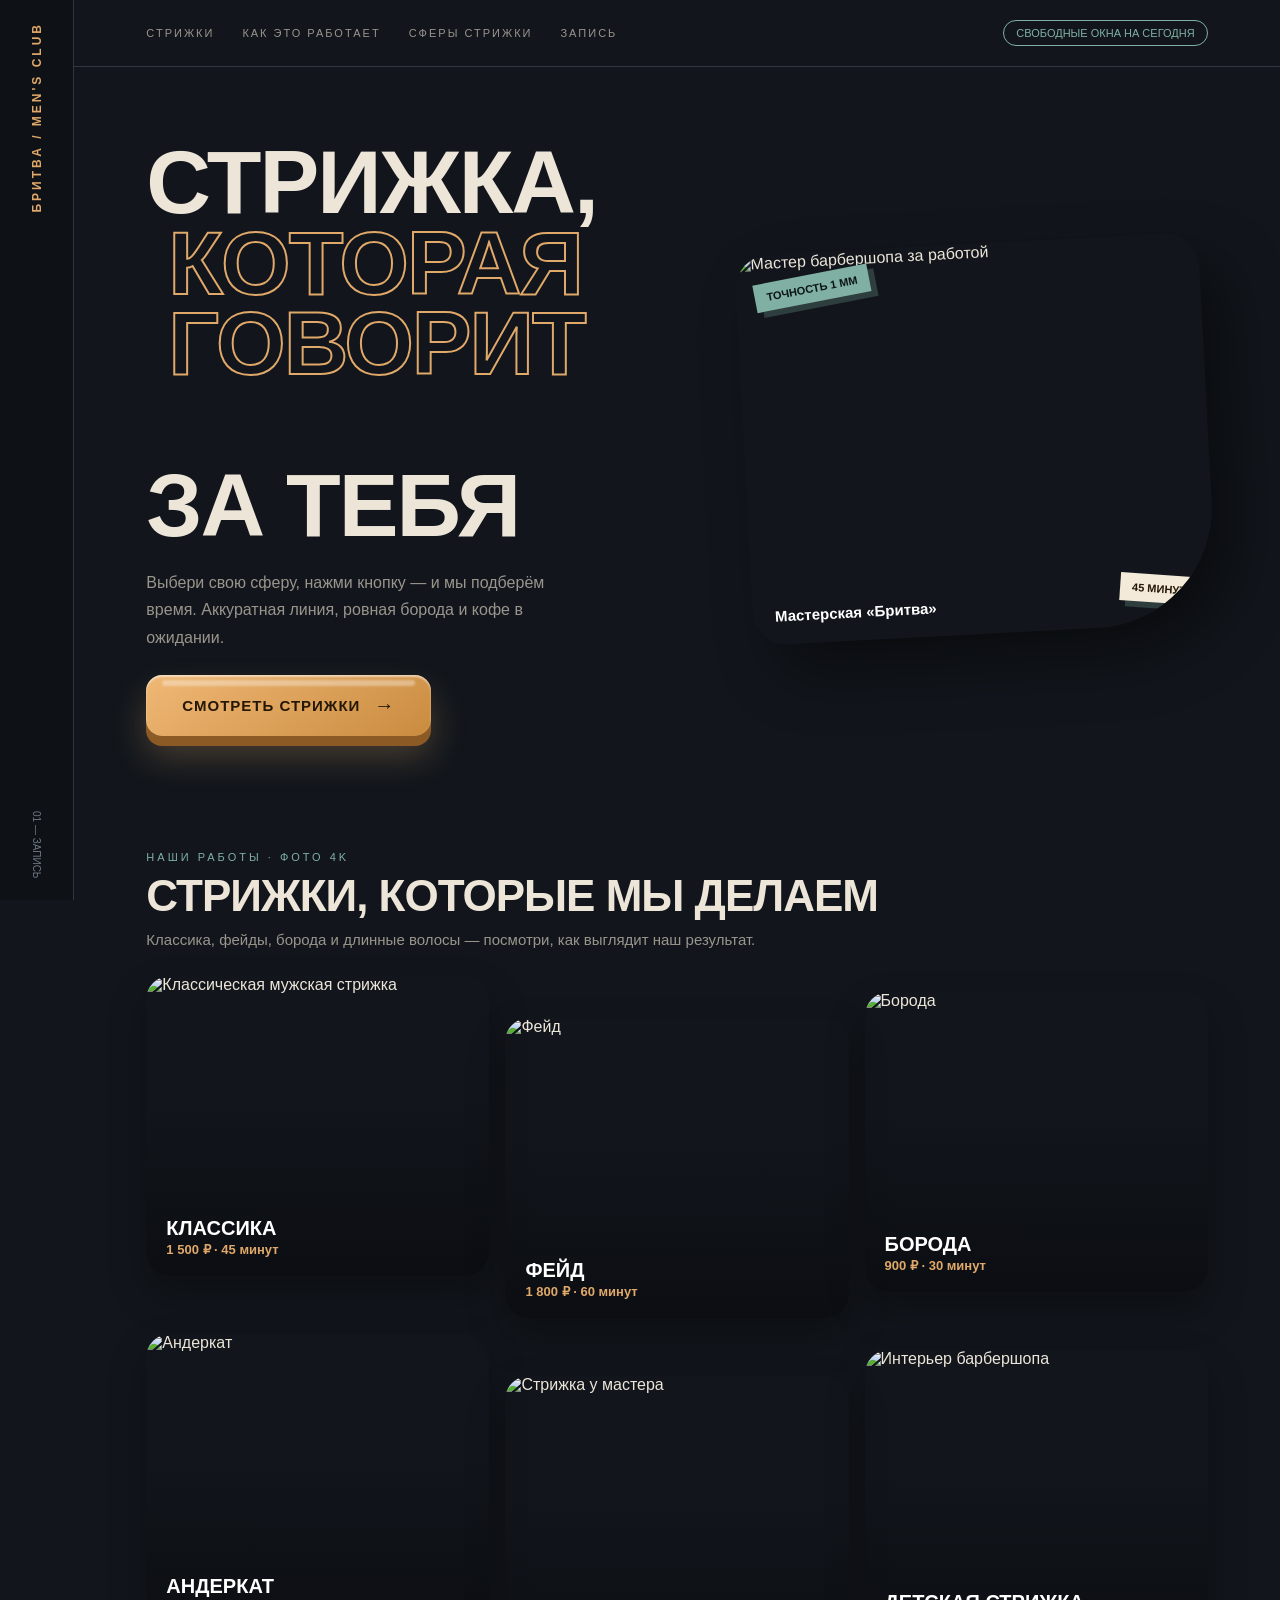
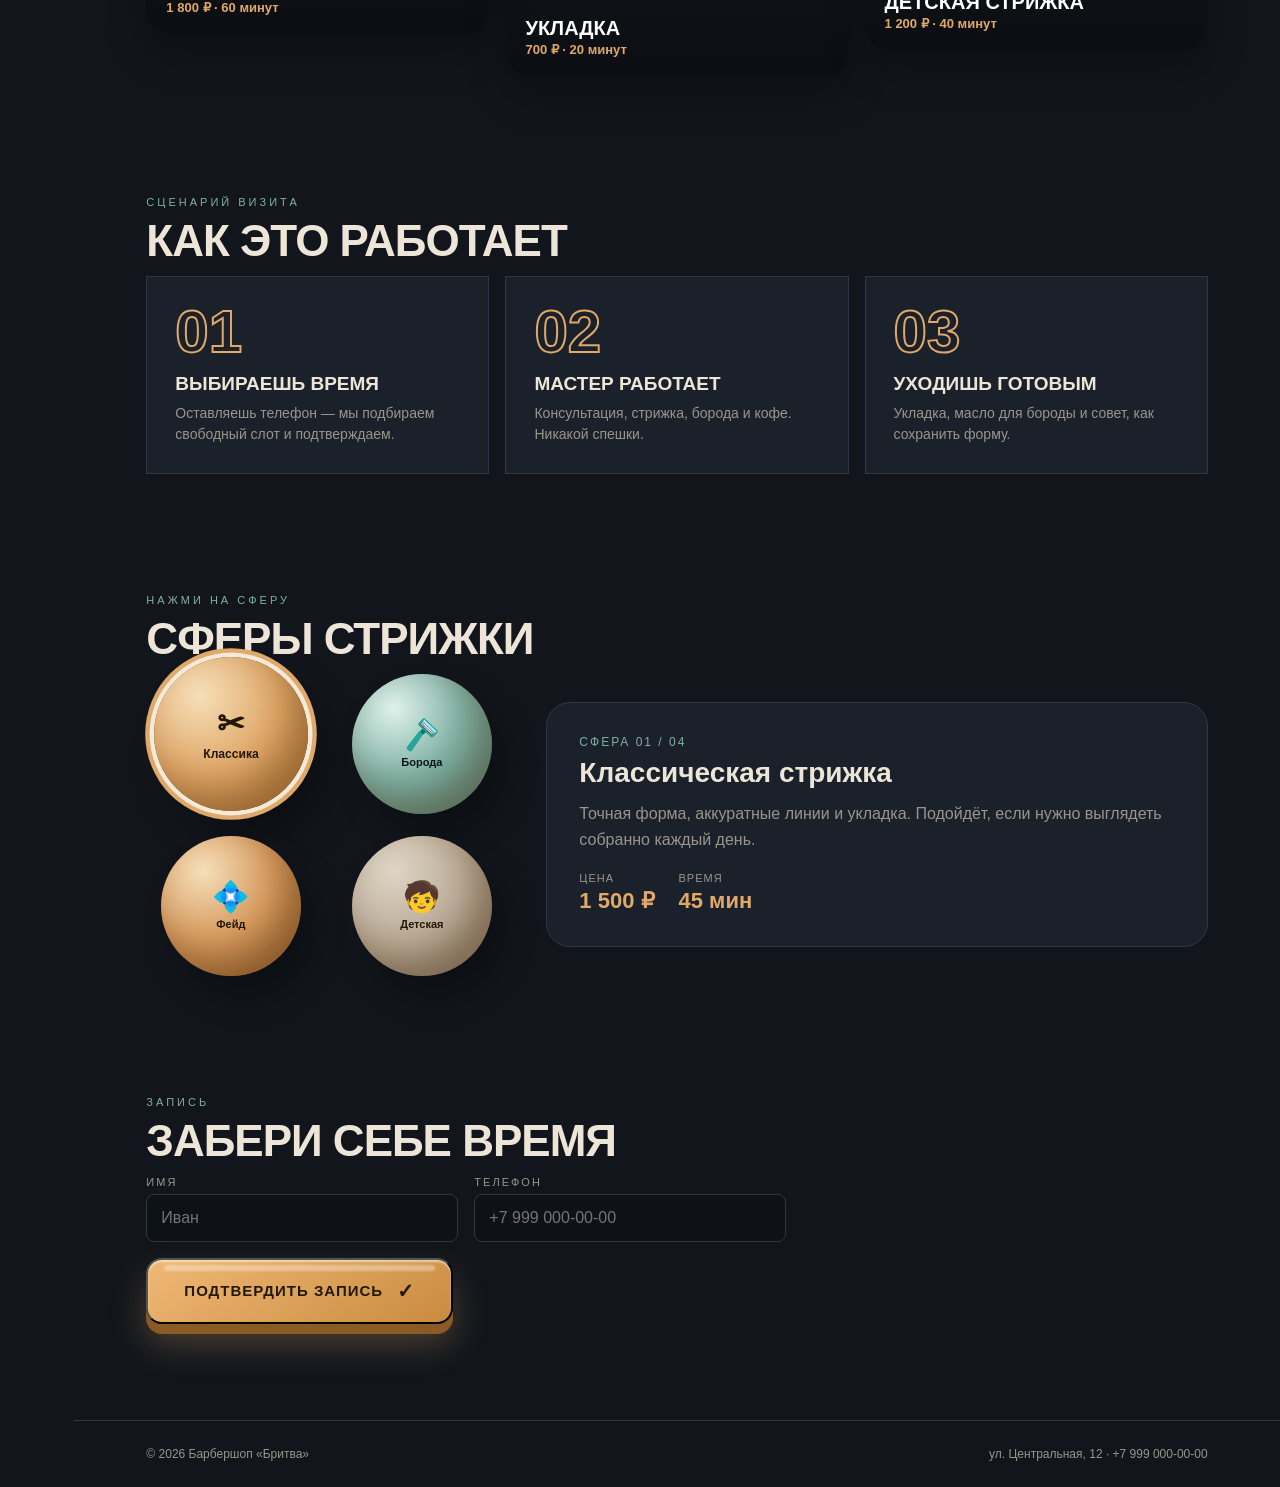
==== commit b321e7f8: "Add 4K real photos to all sites; replace barber 3D graphic with photo haircut gallery" ====
--- a/01-барбершоп/index.html
+++ b/01-барбершоп/index.html
@@ -3,9 +3,8 @@
 <head>
   <meta charset="UTF-8" />
   <meta name="viewport" content="width=device-width, initial-scale=1.0" />
-  <title>Барбершоп «Бритва» — запись на стрижку</title>
+  <title>Барбершоп «Бритва» — стрижки и запись</title>
   <style>
-    /* МЯГКАЯ ПАЛИТРА: тёмный сланец + тёплый янтарь + спокойный бирюзовый. */
     :root {
       --bg:#12161c; --panel:#1b212a; --line:#2e3742;
       --text:#ece5d8; --muted:#9a958c;
@@ -15,6 +14,7 @@
     * { margin:0; padding:0; box-sizing:border-box; }
     html { scroll-behavior:smooth; }
     body { font-family:'Segoe UI','Helvetica Neue',Arial,sans-serif; background:var(--bg); color:var(--text); overflow-x:hidden; }
+    img { display:block; width:100%; height:100%; object-fit:cover; }
 
     .rail { position:fixed; inset:0 auto 0 0; width:74px; background:#0e1217; border-right:1px solid var(--line); display:flex; flex-direction:column; align-items:center; justify-content:space-between; padding:22px 0; z-index:50; }
     .rail b { writing-mode:vertical-rl; transform:rotate(180deg); font-size:12px; letter-spacing:3px; color:var(--amber); }
@@ -32,7 +32,7 @@
     .hero h1 i { display:block; font-style:normal; color:transparent; -webkit-text-stroke:2px var(--amber); transform:translateX(22px); }
     .hero p { max-width:420px; margin:24px 0; color:var(--muted); font-size:16px; line-height:1.7; }
 
-    /* ВЫРАЖЕННАЯ 3D-КНОПКА: глубина, блик, нажатие. */
+    /* 3D-КНОПКА (оставляем по твоей просьбе). */
     .btn3d {
       display:inline-flex; align-items:center; gap:14px; position:relative;
       background:linear-gradient(145deg,#f0b876,#c98b3f); color:#241704;
@@ -46,32 +46,40 @@
     .btn3d:active { transform:translateY(8px); box-shadow:0 2px 0 var(--amber-dark), 0 8px 16px rgba(224,168,105,.25); }
     .btn3d span { font-size:20px; }
 
-    .visual { position:relative; height:350px; display:grid; place-items:center; perspective:800px; }
-    .ring { position:absolute; width:310px; height:310px; border:1px dashed #38424d; border-radius:50%; animation:spin 22s linear infinite; }
-    .ring--in { width:215px; height:215px; border-style:solid; border-color:#27303a; animation-direction:reverse; }
-    @keyframes spin { to { transform:rotate(360deg); } }
-    .blade { position:relative; width:170px; height:170px; transform-style:preserve-3d; animation:bladeSpin 13s ease-in-out infinite; }
-    .blade div { position:absolute; inset:0; display:grid; place-items:center; font-size:54px; border:2px solid var(--amber); background:rgba(224,168,105,.08); box-shadow:inset 0 0 40px rgba(224,168,105,.15); }
-    .blade div:nth-child(1){transform:translateZ(85px)} .blade div:nth-child(2){transform:rotateY(90deg) translateZ(85px)} .blade div:nth-child(3){transform:rotateY(180deg) translateZ(85px)} .blade div:nth-child(4){transform:rotateY(-90deg) translateZ(85px)}
-    @keyframes bladeSpin { 50% { transform:rotateX(-16deg) rotateY(180deg); } }
-    .sticker { position:absolute; background:var(--teal); color:#0c1512; font-size:11px; font-weight:800; padding:7px 12px; transform:rotate(-9deg); box-shadow:6px 6px 0 rgba(127,176,163,.25); animation:float 4s ease-in-out infinite; }
-    .sticker--2 { bottom:35px; right:8%; background:var(--cream); color:#241704; transform:rotate(8deg); animation-delay:-2s; }
-    @keyframes float { 50% { transform:translateY(-14px) rotate(-5deg); } }
+    /* ВМЕСТО 3D-РИСУНКА — настроящее 4K-фото мастера за работой. */
+    .hero-photo { position:relative; height:390px; border-radius:34px 34px 120px 34px; overflow:hidden; transform:rotate(-3deg); box-shadow:24px 30px 60px rgba(0,0,0,.45); animation:photoFloat 7s ease-in-out infinite; }
+    .hero-photo::after { content:""; position:absolute; inset:0; background:linear-gradient(transparent 45%,rgba(18,22,28,.72)); }
+    .hero-photo .badge { position:absolute; z-index:2; background:var(--teal); color:#0c1512; font-size:11px; font-weight:800; padding:8px 12px; transform:rotate(-8deg); box-shadow:6px 6px 0 rgba(127,176,163,.25); }
+    .hero-photo .badge--a { left:18px; top:22px; }
+    .hero-photo .badge--b { right:18px; bottom:22px; background:var(--cream); color:#241704; transform:rotate(7deg); }
+    .hero-photo .caption { position:absolute; z-index:2; left:22px; bottom:20px; color:#fff; font-size:15px; font-weight:800; }
+    @keyframes photoFloat { 50% { transform:translateY(-14px) rotate(-1deg); } }
 
     section { padding:60px 6%; }
     .kicker { font-size:11px; letter-spacing:3px; color:var(--teal); text-transform:uppercase; margin-bottom:8px; }
-    h2 { font-size:clamp(28px,4vw,44px); text-transform:uppercase; margin-bottom:26px; letter-spacing:-1px; font-weight:800; }
+    h2 { font-size:clamp(28px,4vw,44px); text-transform:uppercase; margin-bottom:10px; letter-spacing:-1px; font-weight:800; }
+    .sub { color:var(--muted); font-size:15px; margin-bottom:28px; }
+
+    /* БОЛЬШОЙ РАЗДЕЛ СТРИЖЕК — 4K-фото работ. */
+    .cuts-grid { display:grid; grid-template-columns:repeat(3,1fr); gap:16px; }
+    .cut { position:relative; height:300px; border-radius:24px; overflow:hidden; box-shadow:0 18px 38px rgba(0,0,0,.32); transition:transform .5s cubic-bezier(.2,1.3,.4,1); }
+    .cut:nth-child(2) { margin-top:42px; } .cut:nth-child(3) { margin-top:16px; }
+    .cut:nth-child(5) { margin-top:42px; } .cut:nth-child(6) { margin-top:16px; }
+    .cut img { transition:transform .7s; }
+    .cut::after { content:""; position:absolute; inset:0; background:linear-gradient(transparent 40%,rgba(10,12,16,.85)); }
+    .cut .label { position:absolute; z-index:2; left:20px; right:20px; bottom:18px; color:#fff; }
+    .cut .label b { display:block; font-size:20px; text-transform:uppercase; }
+    .cut .label span { font-size:13px; color:var(--amber); font-weight:700; }
+    .cut:hover { transform:translateY(-10px) rotate(-1deg); }
+    .cut:hover img { transform:scale(1.12); }
 
     .steps { display:grid; grid-template-columns:repeat(3,1fr); gap:16px; }
-    .step { background:var(--panel); border:1px solid var(--line); padding:28px; transform:perspective(700px) rotateY(-9deg); transition:transform .45s, border-color .45s; }
-    .step:nth-child(2) { transform:perspective(700px) rotateY(0) translateY(-14px); }
-    .step:nth-child(3) { transform:perspective(700px) rotateY(9deg); }
-    .step:hover { transform:perspective(700px) rotateY(0) translateY(-8px); border-color:var(--amber); }
+    .step { background:var(--panel); border:1px solid var(--line); padding:28px; transition:transform .45s, border-color .45s; }
+    .step:hover { transform:translateY(-8px); border-color:var(--amber); }
     .step b { display:block; font-size:60px; line-height:.9; color:transparent; -webkit-text-stroke:2px var(--amber); margin-bottom:14px; }
     .step h3 { font-size:19px; text-transform:uppercase; }
     .step p { color:var(--muted); font-size:14px; margin-top:8px; line-height:1.5; }
 
-    /* СФЕРЫ СТРИЖКИ: кликабельные 3D-шары, каждый = отдельная услуга для записи. */
     .sphere-grid { display:grid; grid-template-columns:360px 1fr; gap:40px; align-items:center; }
     .orbs { display:grid; grid-template-columns:1fr 1fr; gap:22px; justify-items:center; }
     .orb {
@@ -99,12 +107,6 @@
     .sphere-info .meta div b { display:block; font-size:22px; color:var(--amber); margin-top:4px; }
     @keyframes fadeIn { from { opacity:0; transform:translateY(10px); } }
 
-    .chips { display:flex; gap:12px; flex-wrap:wrap; }
-    .chip { display:flex; align-items:center; gap:10px; background:var(--panel); border:1px solid var(--line); padding:14px 18px; font-size:14px; transition:.35s; }
-    .chip i { font-style:normal; font-size:22px; animation:wobble 3s infinite; }
-    .chip:hover { border-color:var(--teal); transform:translateY(-6px) rotate(-2deg); }
-    @keyframes wobble { 50% { transform:rotate(20deg); } }
-
     .form-grid { display:grid; grid-template-columns:1fr 1fr; gap:16px; max-width:640px; }
     label { font-size:11px; letter-spacing:2px; color:var(--muted); display:block; margin-bottom:6px; text-transform:uppercase; }
     input { width:100%; padding:14px; background:#0e1217; border:1px solid var(--line); color:var(--text); font-family:inherit; font-size:16px; border-radius:8px; }
@@ -112,7 +114,7 @@
     .msg { color:var(--teal); font-weight:800; margin-top:14px; min-height:22px; }
     footer { padding:26px 6%; border-top:1px solid var(--line); color:var(--muted); font-size:12px; display:flex; justify-content:space-between; flex-wrap:wrap; gap:10px; }
 
-    @media (max-width:900px) { .rail{display:none} .wrap{margin-left:0} .hero,.sphere-grid{grid-template-columns:1fr} .visual{height:300px} .steps,.form-grid{grid-template-columns:1fr} header nav a{display:none} }
+    @media (max-width:900px) { .rail{display:none} .wrap{margin-left:0} .hero,.sphere-grid{grid-template-columns:1fr} .hero-photo{height:300px} .cuts-grid,.steps,.form-grid{grid-template-columns:1fr} .cut:nth-child(n){margin-top:0} header nav a{display:none} }
     @media (prefers-reduced-motion:reduce){*,*::before,*::after{animation:none!important;transition:none!important}}
   </style>
 </head>
@@ -120,7 +122,7 @@
   <aside class="rail"><b>БРИТВА / MEN'S CLUB</b><span>01 — ЗАПИСЬ</span></aside>
   <div class="wrap">
     <header>
-      <nav><a href="#steps">Как это работает</a><a href="#spheres">Сферы стрижки</a><a href="#book">Запись</a></nav>
+      <nav><a href="#cuts">Стрижки</a><a href="#steps">Как это работает</a><a href="#spheres">Сферы стрижки</a><a href="#book">Запись</a></nav>
       <div class="slot">СВОБОДНЫЕ ОКНА НА СЕГОДНЯ</div>
     </header>
 
@@ -128,9 +130,28 @@
       <div>
         <h1>Стрижка,<br><i>которая говорит</i><br>за тебя</h1>
         <p>Выбери свою сферу, нажми кнопку — и мы подберём время. Аккуратная линия, ровная борода и кофе в ожидании.</p>
-        <a class="btn3d" href="#spheres">Выбрать стрижку <span>→</span></a>
-      </div>
-      <div class="visual"><div class="ring"></div><div class="ring ring--in"></div><div class="blade"><div>✂</div><div>🪒</div><div>💈</div><div>★</div></div><div class="sticker">ТОЧНОСТЬ 1 ММ</div><div class="sticker sticker--2">45 МИНУТ</div></div>
+        <a class="btn3d" href="#cuts">Смотреть стрижки <span>→</span></a>
+      </div>
+      <div class="hero-photo">
+        <img loading="lazy" decoding="async" src="https://images.unsplash.com/photo-1585747860715-2ba37e788b70?w=3840&q=90" alt="Мастер барбершопа за работой">
+        <div class="badge badge--a">ТОЧНОСТЬ 1 ММ</div>
+        <div class="badge badge--b">45 МИНУТ</div>
+        <div class="caption">Мастерская «Бритва»</div>
+      </div>
+    </section>
+
+    <section id="cuts">
+      <div class="kicker">Наши работы · фото 4K</div>
+      <h2>Стрижки, которые мы делаем</h2>
+      <p class="sub">Классика, фейды, борода и длинные волосы — посмотри, как выглядит наш результат.</p>
+      <div class="cuts-grid">
+        <div class="cut"><img loading="lazy" decoding="async" src="https://images.unsplash.com/photo-1521590832167-7bcbfaa6381f?w=3840&q=90" alt="Классическая мужская стрижка"><div class="label"><b>Классика</b><span>1 500 ₽ · 45 минут</span></div></div>
+        <div class="cut"><img loading="lazy" decoding="async" src="https://images.unsplash.com/photo-1599351431202-1e0f0137899a?w=3840&q=90" alt="Фейд"><div class="label"><b>Фейд</b><span>1 800 ₽ · 60 минут</span></div></div>
+        <div class="cut"><img loading="lazy" decoding="async" src="https://images.unsplash.com/photo-1621605815971-fbc98d665033?w=3840&q=90" alt="Борода"><div class="label"><b>Борода</b><span>900 ₽ · 30 минут</span></div></div>
+        <div class="cut"><img loading="lazy" decoding="async" src="https://images.unsplash.com/photo-1605497788044-5a32c7078486?w=3840&q=90" alt="Андеркат"><div class="label"><b>Андеркат</b><span>1 800 ₽ · 60 минут</span></div></div>
+        <div class="cut"><img loading="lazy" decoding="async" src="https://images.unsplash.com/photo-1517832606299-7ae9b720a186?w=3840&q=90" alt="Стрижка у мастера"><div class="label"><b>Укладка</b><span>700 ₽ · 20 минут</span></div></div>
+        <div class="cut"><img loading="lazy" decoding="async" src="https://images.unsplash.com/photo-1503951914875-452162b0f3f1?w=3840&q=90" alt="Интерьер барбершопа"><div class="label"><b>Детская стрижка</b><span>1 200 ₽ · 40 минут</span></div></div>
+      </div>
     </section>
 
     <section id="steps">
@@ -159,17 +180,6 @@
           <p>Точная форма, аккуратные линии и укладка. Подойдёт, если нужно выглядеть собранно каждый день.</p>
           <div class="meta"><div><span>Цена</span><b>1 500 ₽</b></div><div><span>Время</span><b>45 мин</b></div></div>
         </div>
-      </div>
-    </section>
-
-    <section>
-      <div class="kicker">Включено в каждый визит</div>
-      <h2>Не просто стрижка</h2>
-      <div class="chips">
-        <div class="chip"><i>☕</i> Кофе в ожидании</div>
-        <div class="chip"><i>🪒</i> Горячее полотенце</div>
-        <div class="chip"><i>✂</i> Укладка после</div>
-        <div class="chip"><i>📋</i> Консультация мастера</div>
       </div>
     </section>
 
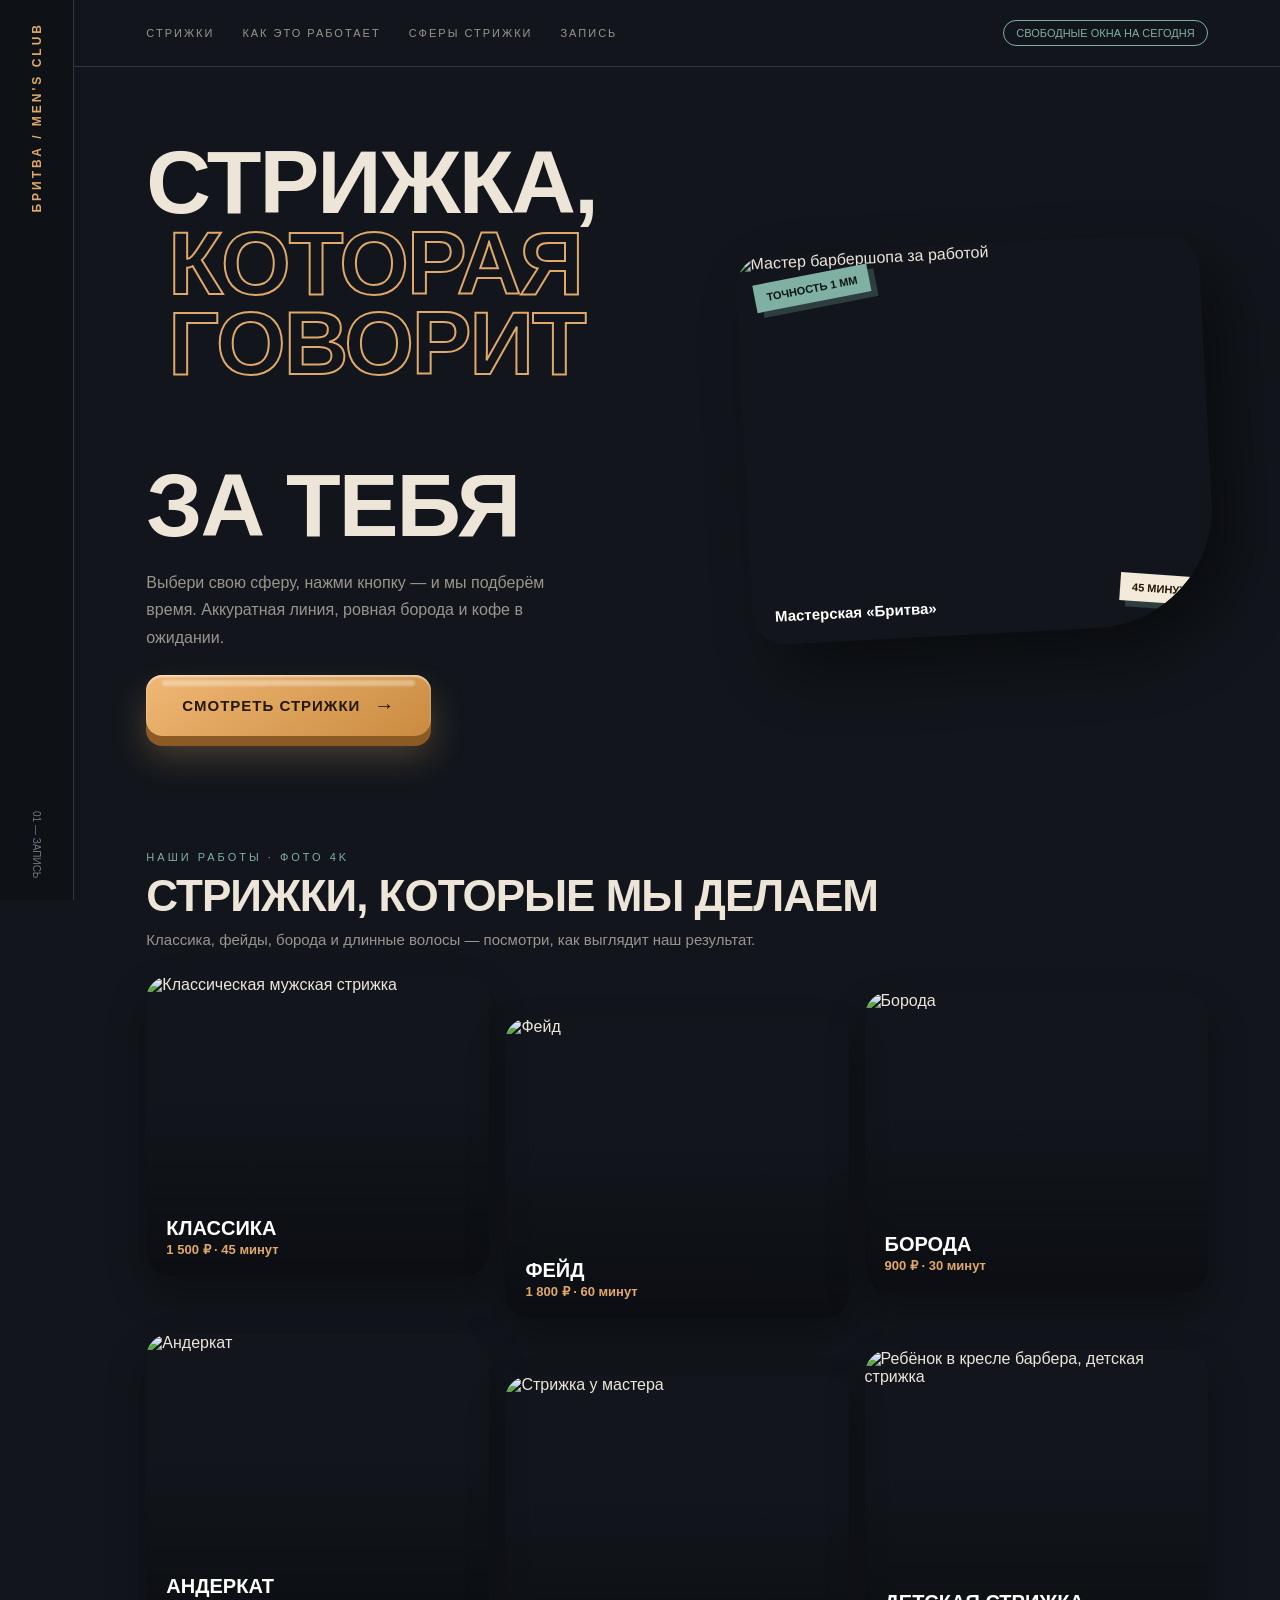
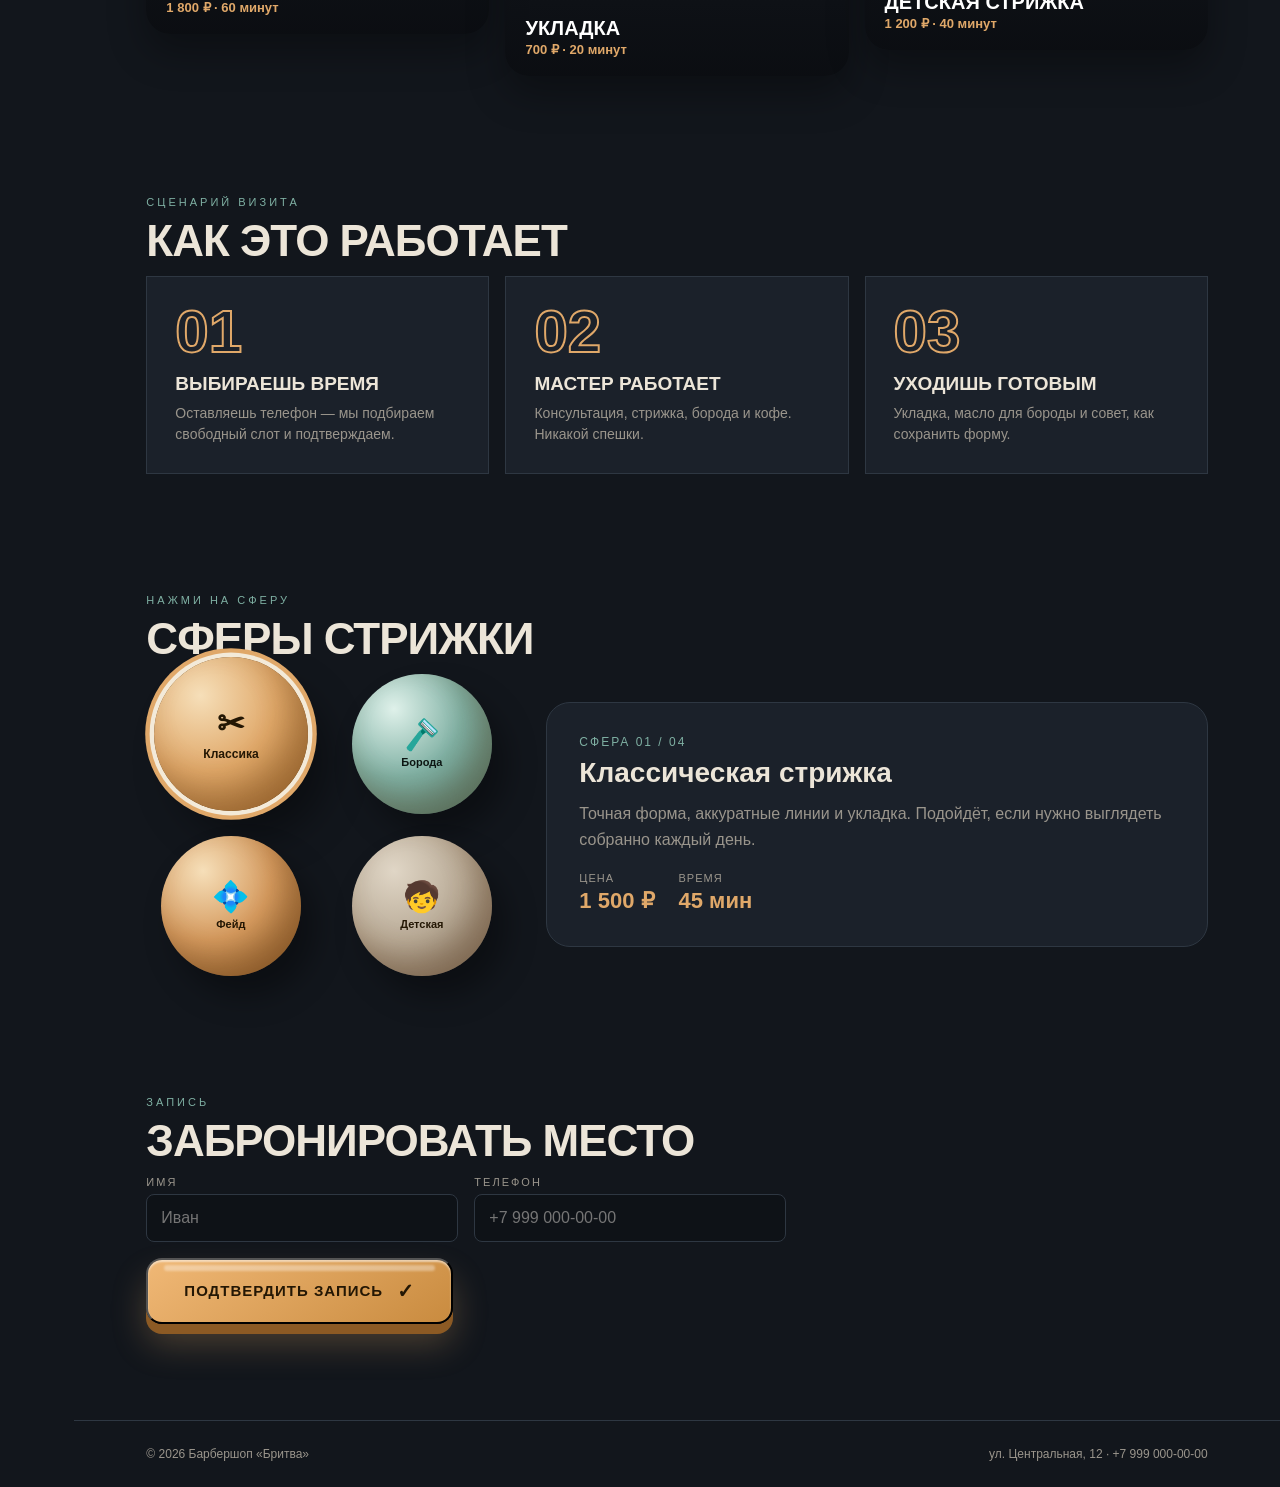
==== commit 668ed1b9: "Barbershop: replace kids haircut photo with child, rename booking heading" ====
--- a/01-барбершоп/index.html
+++ b/01-барбершоп/index.html
@@ -133,7 +133,7 @@
         <a class="btn3d" href="#cuts">Смотреть стрижки <span>→</span></a>
       </div>
       <div class="hero-photo">
-        <img loading="lazy" decoding="async" src="https://images.unsplash.com/photo-1585747860715-2ba37e788b70?w=3840&q=90" alt="Мастер барбершопа за работой">
+        <img loading="lazy" decoding="async" src="https://images.unsplash.com/photo-1585747860715-2ba37e788b70?w=1280&q=75" srcset="https://images.unsplash.com/photo-1585747860715-2ba37e788b70?w=640&q=70 640w, https://images.unsplash.com/photo-1585747860715-2ba37e788b70?w=1280&q=75 1280w, https://images.unsplash.com/photo-1585747860715-2ba37e788b70?w=1920&q=80 1920w, https://images.unsplash.com/photo-1585747860715-2ba37e788b70?w=3840&q=84 3840w" sizes="(max-width:900px) 100vw, 50vw" alt="Мастер барбершопа за работой">
         <div class="badge badge--a">ТОЧНОСТЬ 1 ММ</div>
         <div class="badge badge--b">45 МИНУТ</div>
         <div class="caption">Мастерская «Бритва»</div>
@@ -145,12 +145,12 @@
       <h2>Стрижки, которые мы делаем</h2>
       <p class="sub">Классика, фейды, борода и длинные волосы — посмотри, как выглядит наш результат.</p>
       <div class="cuts-grid">
-        <div class="cut"><img loading="lazy" decoding="async" src="https://images.unsplash.com/photo-1521590832167-7bcbfaa6381f?w=3840&q=90" alt="Классическая мужская стрижка"><div class="label"><b>Классика</b><span>1 500 ₽ · 45 минут</span></div></div>
-        <div class="cut"><img loading="lazy" decoding="async" src="https://images.unsplash.com/photo-1599351431202-1e0f0137899a?w=3840&q=90" alt="Фейд"><div class="label"><b>Фейд</b><span>1 800 ₽ · 60 минут</span></div></div>
-        <div class="cut"><img loading="lazy" decoding="async" src="https://images.unsplash.com/photo-1621605815971-fbc98d665033?w=3840&q=90" alt="Борода"><div class="label"><b>Борода</b><span>900 ₽ · 30 минут</span></div></div>
-        <div class="cut"><img loading="lazy" decoding="async" src="https://images.unsplash.com/photo-1605497788044-5a32c7078486?w=3840&q=90" alt="Андеркат"><div class="label"><b>Андеркат</b><span>1 800 ₽ · 60 минут</span></div></div>
-        <div class="cut"><img loading="lazy" decoding="async" src="https://images.unsplash.com/photo-1517832606299-7ae9b720a186?w=3840&q=90" alt="Стрижка у мастера"><div class="label"><b>Укладка</b><span>700 ₽ · 20 минут</span></div></div>
-        <div class="cut"><img loading="lazy" decoding="async" src="https://images.unsplash.com/photo-1503951914875-452162b0f3f1?w=3840&q=90" alt="Интерьер барбершопа"><div class="label"><b>Детская стрижка</b><span>1 200 ₽ · 40 минут</span></div></div>
+        <div class="cut"><img loading="lazy" decoding="async" src="https://images.unsplash.com/photo-1521590832167-7bcbfaa6381f?w=1280&q=75" srcset="https://images.unsplash.com/photo-1521590832167-7bcbfaa6381f?w=640&q=70 640w, https://images.unsplash.com/photo-1521590832167-7bcbfaa6381f?w=1280&q=75 1280w, https://images.unsplash.com/photo-1521590832167-7bcbfaa6381f?w=1920&q=80 1920w, https://images.unsplash.com/photo-1521590832167-7bcbfaa6381f?w=3840&q=84 3840w" sizes="(max-width:900px) 100vw, 33vw" alt="Классическая мужская стрижка"><div class="label"><b>Классика</b><span>1 500 ₽ · 45 минут</span></div></div>
+        <div class="cut"><img loading="lazy" decoding="async" src="https://images.unsplash.com/photo-1599351431202-1e0f0137899a?w=1280&q=75" srcset="https://images.unsplash.com/photo-1599351431202-1e0f0137899a?w=640&q=70 640w, https://images.unsplash.com/photo-1599351431202-1e0f0137899a?w=1280&q=75 1280w, https://images.unsplash.com/photo-1599351431202-1e0f0137899a?w=1920&q=80 1920w, https://images.unsplash.com/photo-1599351431202-1e0f0137899a?w=3840&q=84 3840w" sizes="(max-width:900px) 100vw, 33vw" alt="Фейд"><div class="label"><b>Фейд</b><span>1 800 ₽ · 60 минут</span></div></div>
+        <div class="cut"><img loading="lazy" decoding="async" src="https://images.unsplash.com/photo-1621605815971-fbc98d665033?w=1280&q=75" srcset="https://images.unsplash.com/photo-1621605815971-fbc98d665033?w=640&q=70 640w, https://images.unsplash.com/photo-1621605815971-fbc98d665033?w=1280&q=75 1280w, https://images.unsplash.com/photo-1621605815971-fbc98d665033?w=1920&q=80 1920w, https://images.unsplash.com/photo-1621605815971-fbc98d665033?w=3840&q=84 3840w" sizes="(max-width:900px) 100vw, 33vw" alt="Борода"><div class="label"><b>Борода</b><span>900 ₽ · 30 минут</span></div></div>
+        <div class="cut"><img loading="lazy" decoding="async" src="https://images.unsplash.com/photo-1605497788044-5a32c7078486?w=1280&q=75" srcset="https://images.unsplash.com/photo-1605497788044-5a32c7078486?w=640&q=70 640w, https://images.unsplash.com/photo-1605497788044-5a32c7078486?w=1280&q=75 1280w, https://images.unsplash.com/photo-1605497788044-5a32c7078486?w=1920&q=80 1920w, https://images.unsplash.com/photo-1605497788044-5a32c7078486?w=3840&q=84 3840w" sizes="(max-width:900px) 100vw, 33vw" alt="Андеркат"><div class="label"><b>Андеркат</b><span>1 800 ₽ · 60 минут</span></div></div>
+        <div class="cut"><img loading="lazy" decoding="async" src="https://images.unsplash.com/photo-1517832606299-7ae9b720a186?w=1280&q=75" srcset="https://images.unsplash.com/photo-1517832606299-7ae9b720a186?w=640&q=70 640w, https://images.unsplash.com/photo-1517832606299-7ae9b720a186?w=1280&q=75 1280w, https://images.unsplash.com/photo-1517832606299-7ae9b720a186?w=1920&q=80 1920w, https://images.unsplash.com/photo-1517832606299-7ae9b720a186?w=3840&q=84 3840w" sizes="(max-width:900px) 100vw, 33vw" alt="Стрижка у мастера"><div class="label"><b>Укладка</b><span>700 ₽ · 20 минут</span></div></div>
+        <div class="cut"><img loading="lazy" decoding="async" src="https://images.pexels.com/photos/7697356/pexels-photo-7697356.jpeg?auto=compress&cs=tinysrgb&w=1280" srcset="https://images.pexels.com/photos/7697356/pexels-photo-7697356.jpeg?auto=compress&cs=tinysrgb&w=640 640w, https://images.pexels.com/photos/7697356/pexels-photo-7697356.jpeg?auto=compress&cs=tinysrgb&w=1280 1280w, https://images.pexels.com/photos/7697356/pexels-photo-7697356.jpeg?auto=compress&cs=tinysrgb&w=1920 1920w" sizes="(max-width:900px) 100vw, 33vw" alt="Ребёнок в кресле барбера, детская стрижка"><div class="label"><b>Детская стрижка</b><span>1 200 ₽ · 40 минут</span></div></div>
       </div>
     </section>
 
@@ -185,7 +185,7 @@
 
     <section id="book">
       <div class="kicker">Запись</div>
-      <h2>Забери себе время</h2>
+      <h2>Забронировать место</h2>
       <form class="form-grid" id="booking-form">
         <input type="hidden" id="service" name="service" value="Классическая стрижка">
         <div><label for="name">Имя</label><input id="name" name="name" type="text" placeholder="Иван" required></div>
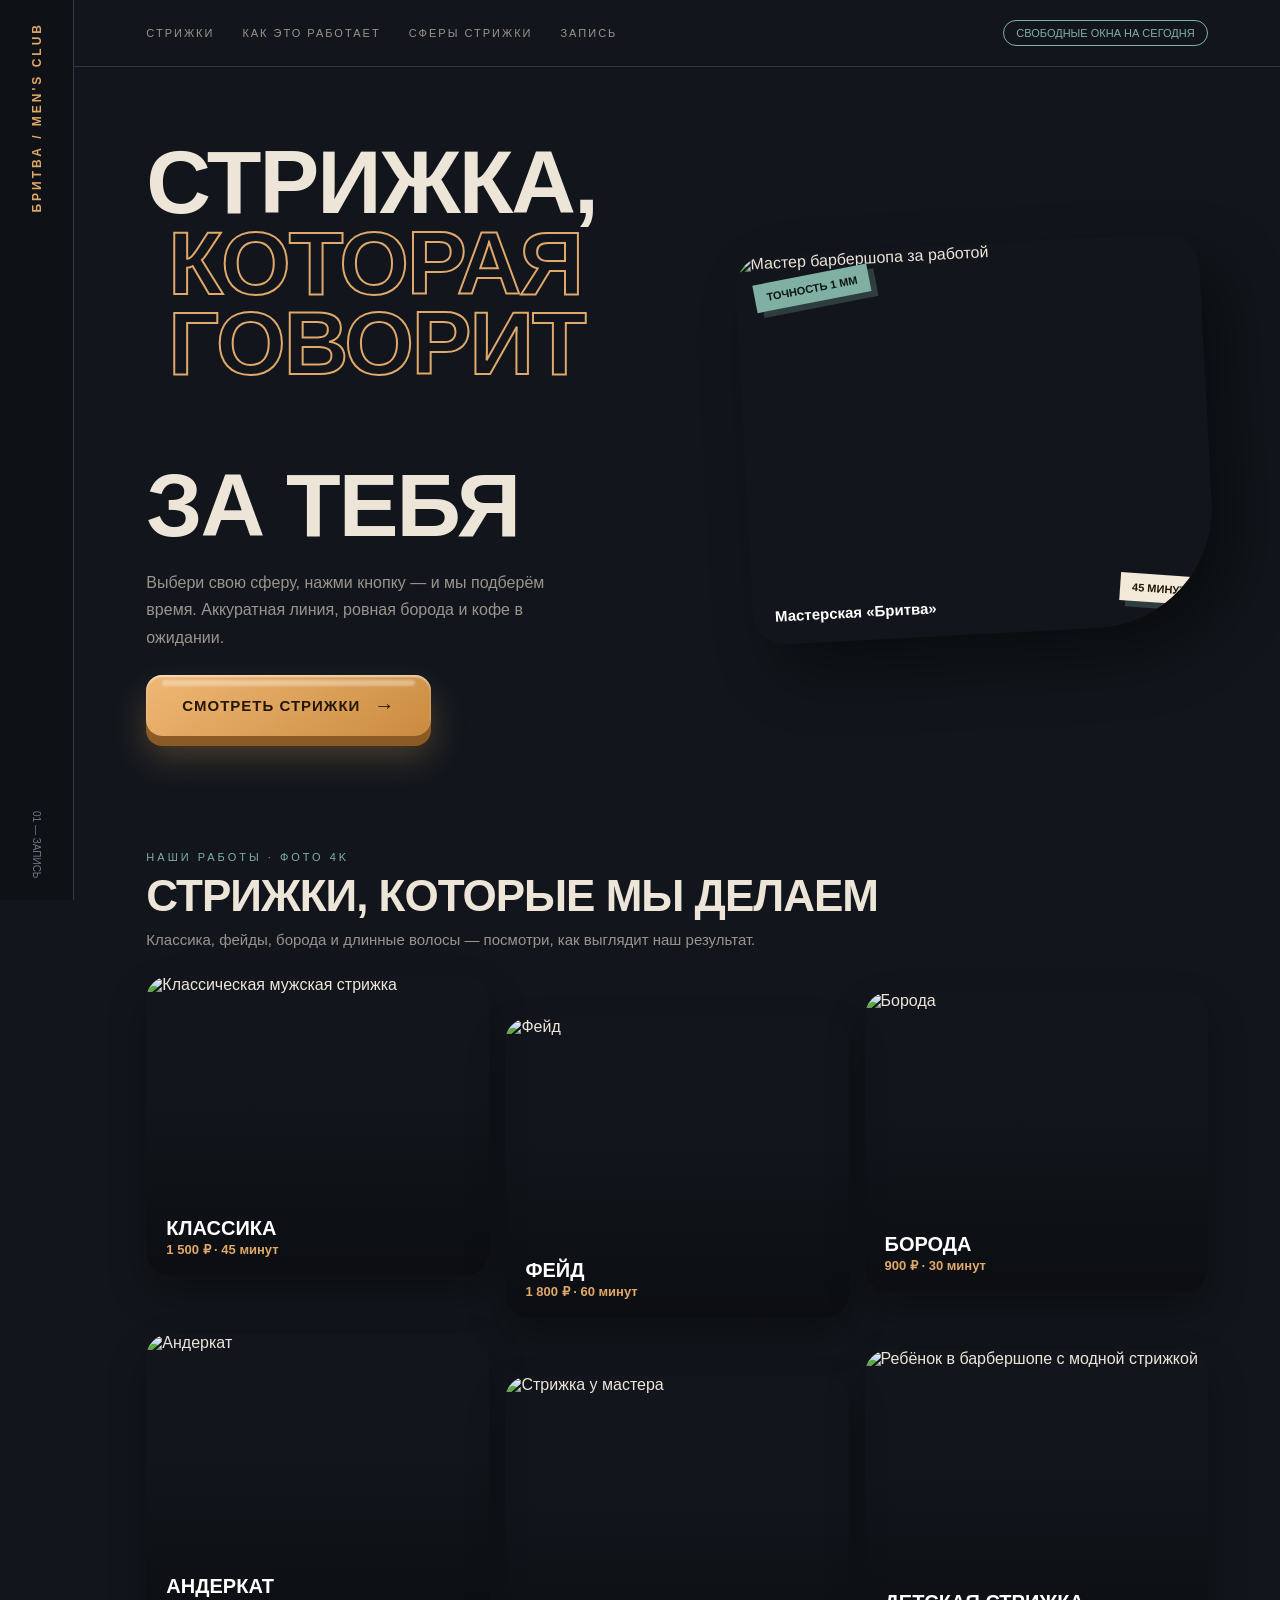
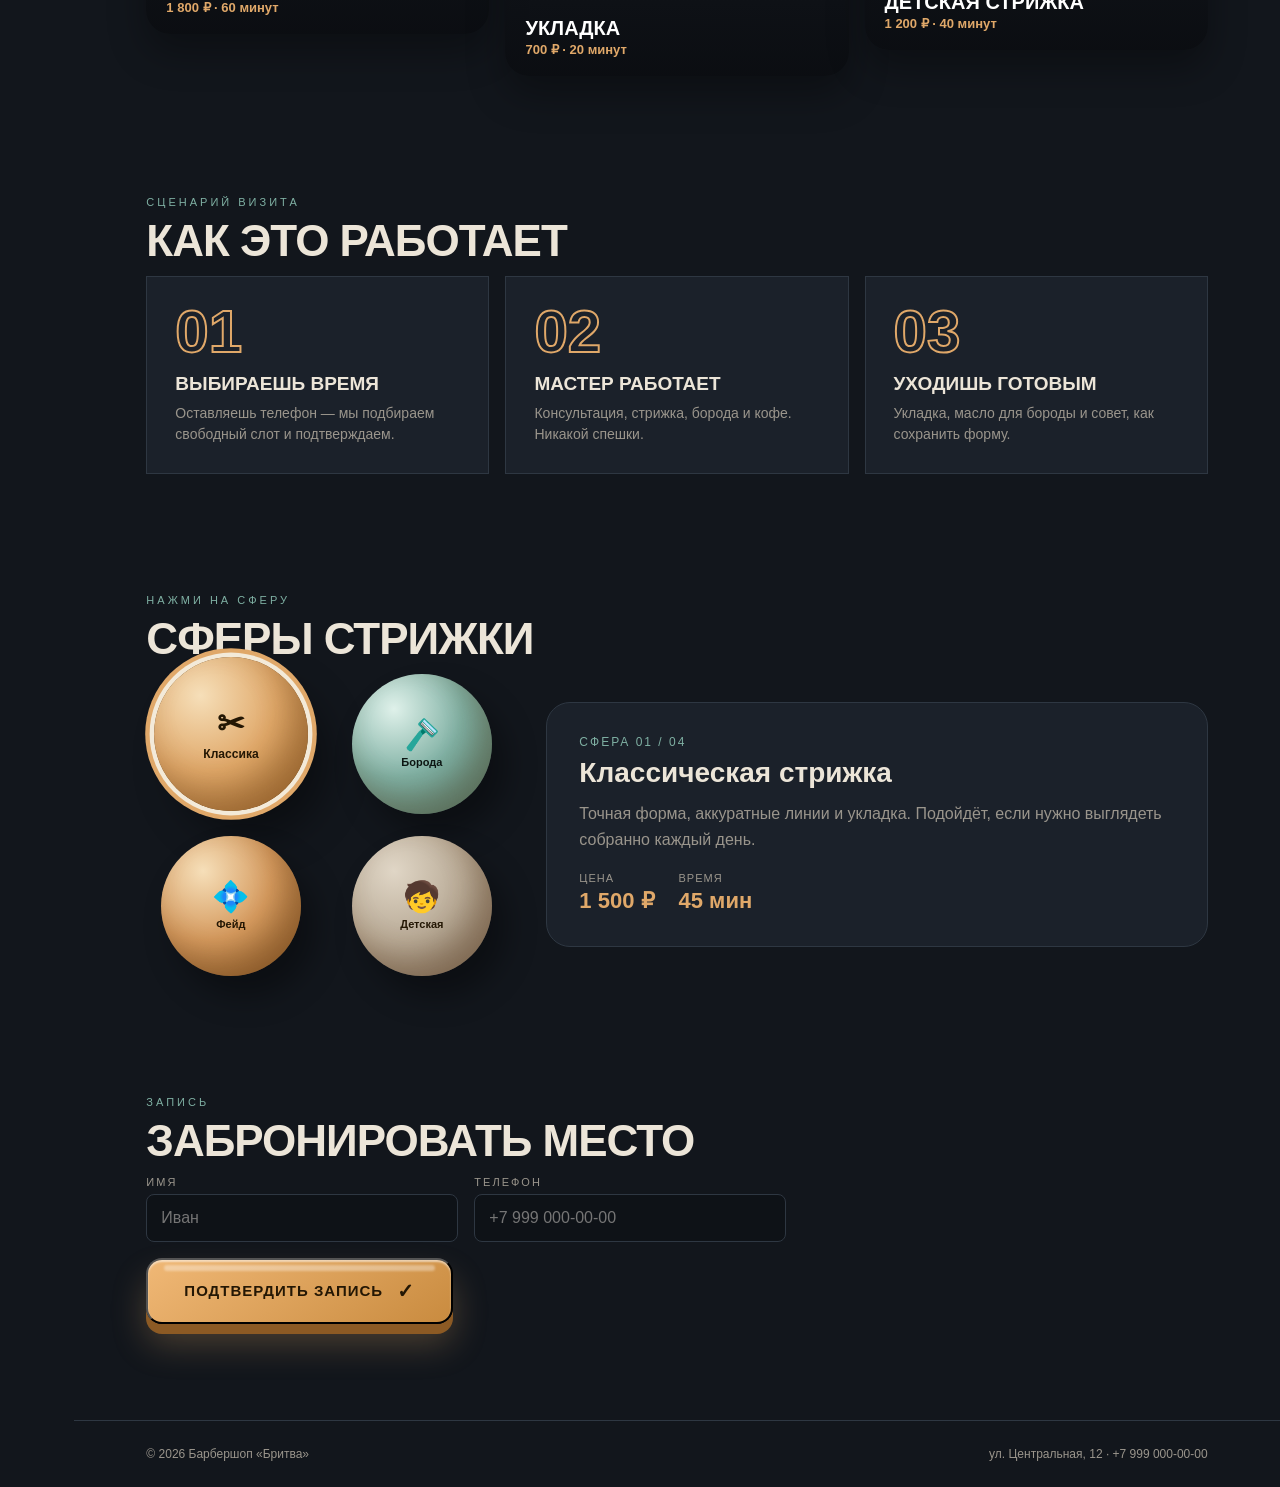
==== commit 85b72fff: "Barbershop: use more stylish child haircut photo" ====
--- a/01-барбершоп/index.html
+++ b/01-барбершоп/index.html
@@ -150,7 +150,7 @@
         <div class="cut"><img loading="lazy" decoding="async" src="https://images.unsplash.com/photo-1621605815971-fbc98d665033?w=1280&q=75" srcset="https://images.unsplash.com/photo-1621605815971-fbc98d665033?w=640&q=70 640w, https://images.unsplash.com/photo-1621605815971-fbc98d665033?w=1280&q=75 1280w, https://images.unsplash.com/photo-1621605815971-fbc98d665033?w=1920&q=80 1920w, https://images.unsplash.com/photo-1621605815971-fbc98d665033?w=3840&q=84 3840w" sizes="(max-width:900px) 100vw, 33vw" alt="Борода"><div class="label"><b>Борода</b><span>900 ₽ · 30 минут</span></div></div>
         <div class="cut"><img loading="lazy" decoding="async" src="https://images.unsplash.com/photo-1605497788044-5a32c7078486?w=1280&q=75" srcset="https://images.unsplash.com/photo-1605497788044-5a32c7078486?w=640&q=70 640w, https://images.unsplash.com/photo-1605497788044-5a32c7078486?w=1280&q=75 1280w, https://images.unsplash.com/photo-1605497788044-5a32c7078486?w=1920&q=80 1920w, https://images.unsplash.com/photo-1605497788044-5a32c7078486?w=3840&q=84 3840w" sizes="(max-width:900px) 100vw, 33vw" alt="Андеркат"><div class="label"><b>Андеркат</b><span>1 800 ₽ · 60 минут</span></div></div>
         <div class="cut"><img loading="lazy" decoding="async" src="https://images.unsplash.com/photo-1517832606299-7ae9b720a186?w=1280&q=75" srcset="https://images.unsplash.com/photo-1517832606299-7ae9b720a186?w=640&q=70 640w, https://images.unsplash.com/photo-1517832606299-7ae9b720a186?w=1280&q=75 1280w, https://images.unsplash.com/photo-1517832606299-7ae9b720a186?w=1920&q=80 1920w, https://images.unsplash.com/photo-1517832606299-7ae9b720a186?w=3840&q=84 3840w" sizes="(max-width:900px) 100vw, 33vw" alt="Стрижка у мастера"><div class="label"><b>Укладка</b><span>700 ₽ · 20 минут</span></div></div>
-        <div class="cut"><img loading="lazy" decoding="async" src="https://images.pexels.com/photos/7697356/pexels-photo-7697356.jpeg?auto=compress&cs=tinysrgb&w=1280" srcset="https://images.pexels.com/photos/7697356/pexels-photo-7697356.jpeg?auto=compress&cs=tinysrgb&w=640 640w, https://images.pexels.com/photos/7697356/pexels-photo-7697356.jpeg?auto=compress&cs=tinysrgb&w=1280 1280w, https://images.pexels.com/photos/7697356/pexels-photo-7697356.jpeg?auto=compress&cs=tinysrgb&w=1920 1920w" sizes="(max-width:900px) 100vw, 33vw" alt="Ребёнок в кресле барбера, детская стрижка"><div class="label"><b>Детская стрижка</b><span>1 200 ₽ · 40 минут</span></div></div>
+        <div class="cut"><img loading="lazy" decoding="async" src="https://images.pexels.com/photos/16098673/pexels-photo-16098673.jpeg?auto=compress&cs=tinysrgb&w=1280" srcset="https://images.pexels.com/photos/16098673/pexels-photo-16098673.jpeg?auto=compress&cs=tinysrgb&w=640 640w, https://images.pexels.com/photos/16098673/pexels-photo-16098673.jpeg?auto=compress&cs=tinysrgb&w=1280 1280w, https://images.pexels.com/photos/16098673/pexels-photo-16098673.jpeg?auto=compress&cs=tinysrgb&w=1920 1920w" sizes="(max-width:900px) 100vw, 33vw" alt="Ребёнок в барбершопе с модной стрижкой"><div class="label"><b>Детская стрижка</b><span>1 200 ₽ · 40 минут</span></div></div>
       </div>
     </section>
 
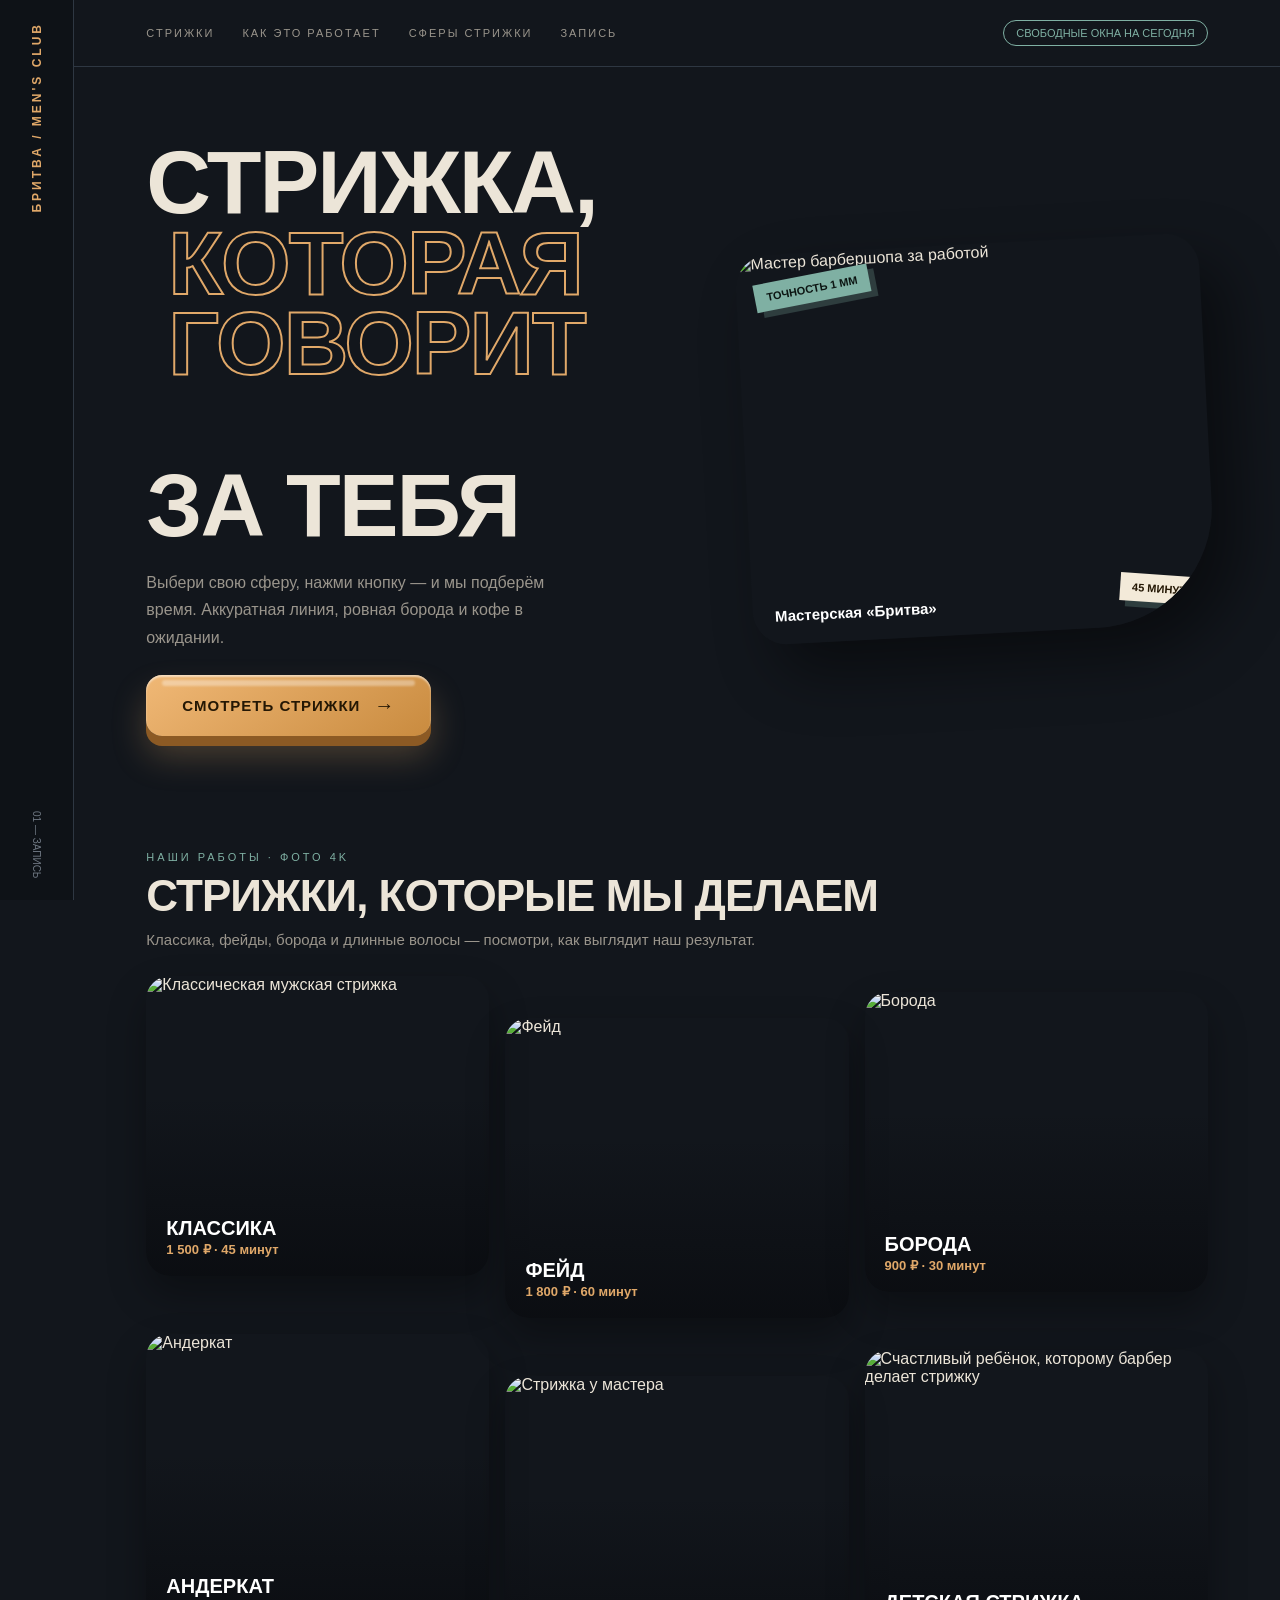
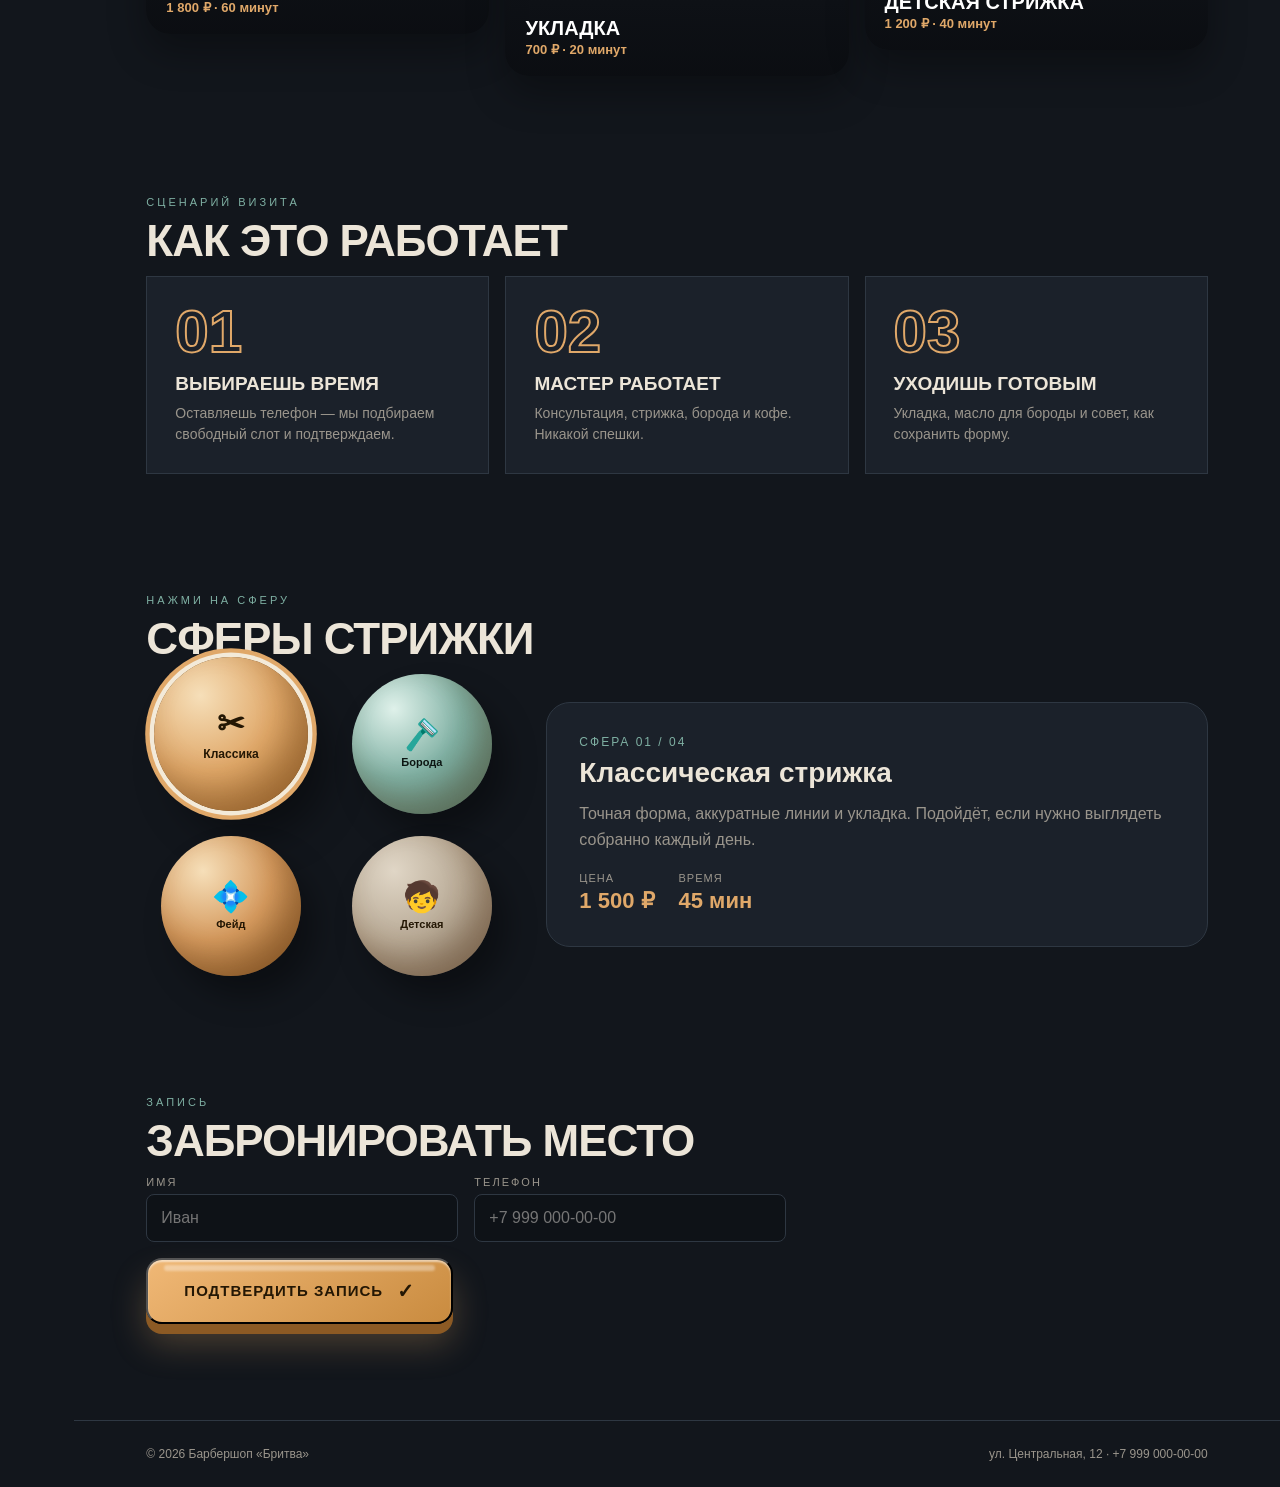
==== commit 0e9bc3de: "Barbershop: show happy child being cut by barber" ====
--- a/01-барбершоп/index.html
+++ b/01-барбершоп/index.html
@@ -150,7 +150,7 @@
         <div class="cut"><img loading="lazy" decoding="async" src="https://images.unsplash.com/photo-1621605815971-fbc98d665033?w=1280&q=75" srcset="https://images.unsplash.com/photo-1621605815971-fbc98d665033?w=640&q=70 640w, https://images.unsplash.com/photo-1621605815971-fbc98d665033?w=1280&q=75 1280w, https://images.unsplash.com/photo-1621605815971-fbc98d665033?w=1920&q=80 1920w, https://images.unsplash.com/photo-1621605815971-fbc98d665033?w=3840&q=84 3840w" sizes="(max-width:900px) 100vw, 33vw" alt="Борода"><div class="label"><b>Борода</b><span>900 ₽ · 30 минут</span></div></div>
         <div class="cut"><img loading="lazy" decoding="async" src="https://images.unsplash.com/photo-1605497788044-5a32c7078486?w=1280&q=75" srcset="https://images.unsplash.com/photo-1605497788044-5a32c7078486?w=640&q=70 640w, https://images.unsplash.com/photo-1605497788044-5a32c7078486?w=1280&q=75 1280w, https://images.unsplash.com/photo-1605497788044-5a32c7078486?w=1920&q=80 1920w, https://images.unsplash.com/photo-1605497788044-5a32c7078486?w=3840&q=84 3840w" sizes="(max-width:900px) 100vw, 33vw" alt="Андеркат"><div class="label"><b>Андеркат</b><span>1 800 ₽ · 60 минут</span></div></div>
         <div class="cut"><img loading="lazy" decoding="async" src="https://images.unsplash.com/photo-1517832606299-7ae9b720a186?w=1280&q=75" srcset="https://images.unsplash.com/photo-1517832606299-7ae9b720a186?w=640&q=70 640w, https://images.unsplash.com/photo-1517832606299-7ae9b720a186?w=1280&q=75 1280w, https://images.unsplash.com/photo-1517832606299-7ae9b720a186?w=1920&q=80 1920w, https://images.unsplash.com/photo-1517832606299-7ae9b720a186?w=3840&q=84 3840w" sizes="(max-width:900px) 100vw, 33vw" alt="Стрижка у мастера"><div class="label"><b>Укладка</b><span>700 ₽ · 20 минут</span></div></div>
-        <div class="cut"><img loading="lazy" decoding="async" src="https://images.pexels.com/photos/16098673/pexels-photo-16098673.jpeg?auto=compress&cs=tinysrgb&w=1280" srcset="https://images.pexels.com/photos/16098673/pexels-photo-16098673.jpeg?auto=compress&cs=tinysrgb&w=640 640w, https://images.pexels.com/photos/16098673/pexels-photo-16098673.jpeg?auto=compress&cs=tinysrgb&w=1280 1280w, https://images.pexels.com/photos/16098673/pexels-photo-16098673.jpeg?auto=compress&cs=tinysrgb&w=1920 1920w" sizes="(max-width:900px) 100vw, 33vw" alt="Ребёнок в барбершопе с модной стрижкой"><div class="label"><b>Детская стрижка</b><span>1 200 ₽ · 40 минут</span></div></div>
+        <div class="cut"><img loading="lazy" decoding="async" src="https://images.pexels.com/photos/7697363/pexels-photo-7697363.jpeg?auto=compress&cs=tinysrgb&w=1280" srcset="https://images.pexels.com/photos/7697363/pexels-photo-7697363.jpeg?auto=compress&cs=tinysrgb&w=640 640w, https://images.pexels.com/photos/7697363/pexels-photo-7697363.jpeg?auto=compress&cs=tinysrgb&w=1280 1280w, https://images.pexels.com/photos/7697363/pexels-photo-7697363.jpeg?auto=compress&cs=tinysrgb&w=1920 1920w" sizes="(max-width:900px) 100vw, 33vw" alt="Счастливый ребёнок, которому барбер делает стрижку"><div class="label"><b>Детская стрижка</b><span>1 200 ₽ · 40 минут</span></div></div>
       </div>
     </section>
 
